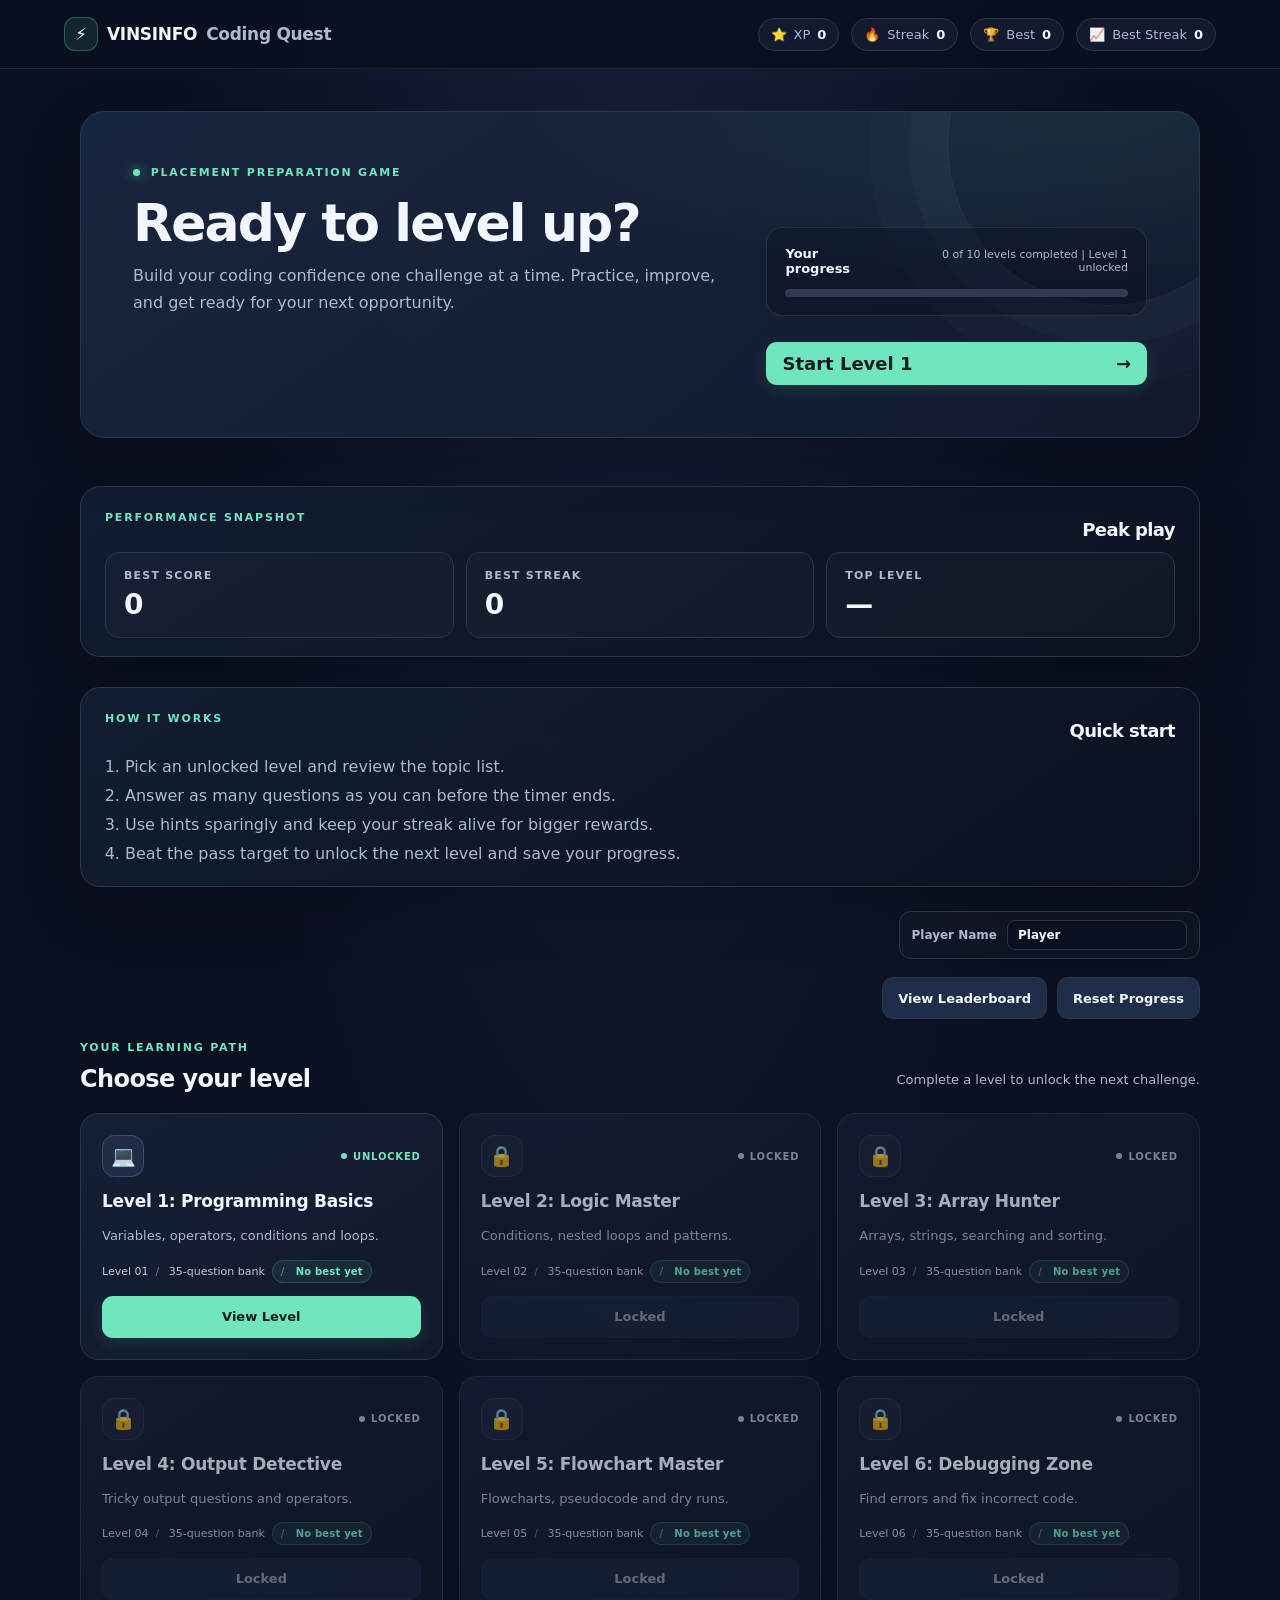
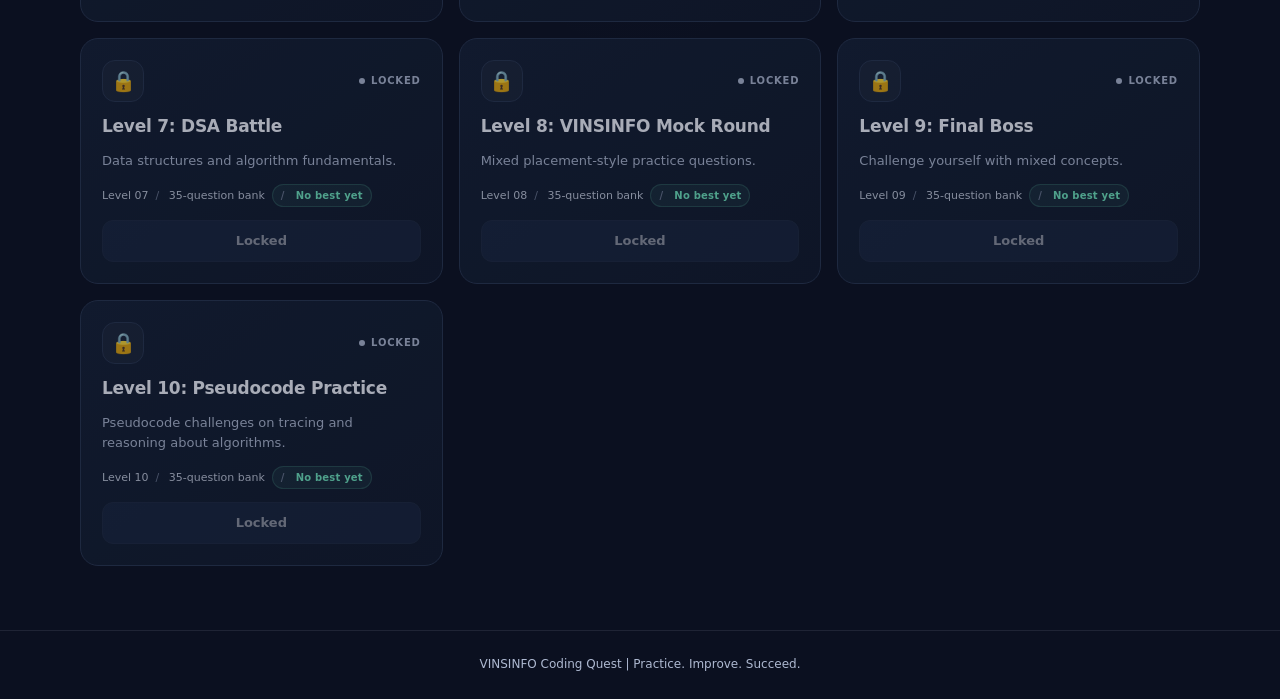
==== index.html @ f4299a37 "SQL-Update" ====
<!DOCTYPE html>
<html lang="en">
<head>
  <meta charset="UTF-8">
  <meta name="viewport" content="width=device-width, initial-scale=1.0">
  <title>VINSINFO Coding Quest</title>
  <meta name="theme-color" content="#0b1020">
  <link rel="stylesheet" href="css/style.css">
</head>
<body>
  <header class="topbar">
    <div class="brand"><span class="brand-mark" aria-hidden="true">⚡</span> VINSINFO <span class="brand-light">Coding Quest</span></div>
    <div class="header-stats" aria-label="Your stats">
      <span><span aria-hidden="true">⭐</span> XP <strong id="xp">0</strong></span>
      <span><span aria-hidden="true">🔥</span> Streak <strong id="streak">0</strong></span>
      <span><span aria-hidden="true">🏆</span> Best <strong id="bestScore">0</strong></span>
      <span><span aria-hidden="true">📈</span> Best Streak <strong id="bestStreak">0</strong></span>
    </div>
  </header>

  <main>
    <section id="dashboard">
      <section class="welcome">
        <div class="welcome-copy">
          <p class="eyebrow"><span class="eyebrow-dot" aria-hidden="true"></span> PLACEMENT PREPARATION GAME</p>
          <h1>Ready to level up?</h1>
          <p>Build your coding confidence one challenge at a time. Practice, improve, and get ready for your next opportunity.</p>
        </div>
        <div class="welcome-progress">
          <div class="progress-heading"><span>Your progress</span><span id="progressText">0 of 10 levels completed</span></div>
          <div class="progress-track" role="progressbar" aria-label="Levels completed" aria-valuemin="0" aria-valuemax="10" aria-valuenow="0"><div id="progressBar" class="progress-fill"></div></div>
        </div>
        <button id="continueLearningButton" class="btn primary continue-button"><span id="continueLearningLabel">Start your first level</span><span aria-hidden="true">→</span></button>
      </section>
      <section class="performance-panel" aria-label="Performance snapshot">
        <div class="panel-heading">
          <p class="eyebrow">PERFORMANCE SNAPSHOT</p>
          <h2>Peak play</h2>
        </div>
        <div class="performance-grid">
          <div class="performance-card">
            <span class="performance-label">Best Score</span>
            <strong id="panelBestScore">0</strong>
          </div>
          <div class="performance-card">
            <span class="performance-label">Best Streak</span>
            <strong id="panelBestStreak">0</strong>
          </div>
          <div class="performance-card">
            <span class="performance-label">Top Level</span>
            <strong id="panelTopLevel">—</strong>
          </div>
        </div>
      </section>
      <section class="how-to-play" aria-label="How to play">
        <div class="panel-heading">
          <p class="eyebrow">HOW IT WORKS</p>
          <h2>Quick start</h2>
        </div>
        <ol>
          <li>Pick an unlocked level and review the topic list.</li>
          <li>Answer as many questions as you can before the timer ends.</li>
          <li>Use hints sparingly and keep your streak alive for bigger rewards.</li>
          <li>Beat the pass target to unlock the next level and save your progress.</li>
        </ol>
      </section>
      <div class="player-meta-row">
        <label class="player-name-field" for="playerNameInput">
          <span>Player Name</span>
          <input id="playerNameInput" type="text" maxlength="20" value="Player" aria-label="Player name" />
        </label>
      </div>
      <div class="actions-row">
        <button id="leaderboardButton" class="btn secondary">View Leaderboard</button>
        <button id="resetProgressButton" class="btn secondary danger-button">Reset Progress</button>
      </div>
      <section id="leaderboardPanel" class="leaderboard-panel hidden" aria-live="polite">
        <div class="panel-heading">
          <p class="eyebrow">TOP RUNS</p>
          <h2>Global Leaderboard</h2>
        </div>
        <p id="leaderboardStatus" class="leaderboard-status" role="status" aria-live="polite"></p>
        <ol id="leaderboardList" class="leaderboard-list"></ol>
      </section>
      <div class="section-heading">
        <div>
          <p class="eyebrow">YOUR LEARNING PATH</p>
          <h2>Choose your level</h2>
        </div>
        <p>Complete a level to unlock the next challenge.</p>
      </div>
      <div id="levelGrid" class="level-grid"></div>
      <section id="levelDetails" class="details hidden">
        <button id="backButton" class="btn secondary">← Back to levels</button>
        <div id="detailsContent"></div>
        <button id="startButton" class="btn primary">Start Level 🚀</button>
      </section>
    </section>

    <section id="gameScreen" class="game-screen hidden">
      <div class="game-top">
        <button id="exitButton" class="btn secondary">✕ Exit</button>
        <span id="questionCounter" class="question-counter">Question 1 of 3</span>
        <span id="timer" class="timer" role="timer" aria-live="off">⏱ 60s</span>
      </div>
      <div class="progress-track question-progress" role="progressbar" aria-label="Question progress" aria-valuemin="0" aria-valuemax="3" aria-valuenow="1"><div id="questionProgress" class="progress-fill"></div></div>
      <div class="game-stats" aria-label="Current level stats">
        <span><span aria-hidden="true">⭐</span> Score <strong id="score">0</strong></span>
        <span><span aria-hidden="true">❤️</span> Lives <strong id="lives" aria-label="5 lives remaining">❤️❤️❤️❤️❤️</strong></span>
        <span><span aria-hidden="true">🔥</span> Streak <strong id="gameStreak">0</strong></span>
      </div>
      <article class="question-card" aria-live="polite" aria-atomic="true">
        <p id="questionCategory" class="eyebrow">PROGRAMMING BASICS</p>
        <div id="questionText" class="question-text">Question appears here</div>
        <div id="options" class="options" role="group" aria-label="Answer options"></div>
        <div class="question-actions">
          <button id="hintButton" class="btn secondary">💡 Show Hint</button>
          <button id="nextButton" class="btn primary" disabled>Next Question →</button>
        </div>
        <p id="hintText" class="hint-text hidden"></p>
        <div id="feedback" class="feedback hidden" role="status" aria-live="polite" aria-atomic="true"></div>
      </article>
      <div id="liveRegion" class="sr-only" aria-live="polite" aria-atomic="true"></div>
    </section>

    <section id="resultScreen" class="result-screen hidden" aria-live="polite" aria-atomic="true">
      <div class="result-icon" id="resultIcon" aria-hidden="true">🏆</div>
      <p class="eyebrow">LEVEL REPORT</p>
      <h1 id="resultTitle">Level Completed!</h1>
      <p id="resultMessage"></p>
      <div class="result-stats">
        <div><span>Score</span><strong id="finalScore">0</strong></div>
        <div><span>Correct</span><strong id="finalCorrect">0/3</strong></div>
        <div><span>Accuracy</span><strong id="finalAccuracy">0%</strong></div>
        <div><span>XP Earned</span><strong id="finalXP">0</strong></div>
        <div><span>Lives Left</span><strong id="finalLives">0</strong></div>
        <div><span>Best Streak</span><strong id="finalBestStreak">0</strong></div>
      </div>
      <div class="result-actions">
        <button id="retryButton" class="btn secondary">↻ Retry Level</button>
        <button id="continueButton" class="btn primary">Back to Levels →</button>
      </div>
    </section>
  </main>

  <footer><p>VINSINFO Coding Quest | Practice. Improve. Succeed.</p></footer>

  <!-- Load question data first, then the game engine. Keep this order. -->
  <script src="js/levels/level1.js"></script>
  <script src="js/levels/level2.js"></script>
  <script src="js/levels/level3.js"></script>
  <script src="js/levels/level4.js"></script>
  <script src="js/levels/level5.js"></script>
  <script src="js/levels/level6.js"></script>
  <script src="js/levels/level7.js"></script>
  <script src="js/levels/level8.js"></script>
  <script src="js/levels/level9.js"></script>
  <script src="js/levels/level10.js"></script>
  <script src="js/levels/extra-questions.js"></script>
  <script src="js/app.js"></script>
</body>
</html>
---- css/style.css ----
:root {
  color-scheme: dark;
  --bg: #0b1020;
  --surface: #111a2d;
  --panel: #151f35;
  --panel-light: #202d49;
  --text: #f4f6ff;
  --muted: #aeb9d1;
  --accent: #abb8ff;
  --green: #70e6bf;
  --red: #ff8797;
  --border: #293650;
  --shadow: 0 22px 55px rgb(0 0 0 / 18%);
}

* { box-sizing: border-box; }
body {
  min-height: 100vh;
  margin: 0;
  color: var(--text);
  background: radial-gradient(ellipse at 50% -22%, rgb(81 105 190 / 18%), transparent 55%), var(--bg);
  font-family: Inter, ui-sans-serif, system-ui, -apple-system, BlinkMacSystemFont, "Segoe UI", sans-serif;
  -webkit-font-smoothing: antialiased;
}
button { font: inherit; }

.topbar {
  position: sticky;
  z-index: 5;
  top: 0;
  display: flex;
  justify-content: space-between;
  align-items: center;
  gap: 20px;
  padding: 17px max(5%, calc((100% - 1180px) / 2));
  border-bottom: 1px solid rgb(168 178 202 / 12%);
  background: rgb(11 16 32 / 90%);
  backdrop-filter: blur(16px);
}
.brand { display: flex; align-items: center; gap: 9px; font-size: 17px; font-weight: 750; letter-spacing: -.3px; }
.brand-mark { display: grid; width: 34px; height: 34px; place-items: center; border: 1px solid rgb(112 230 191 / 28%); border-radius: 11px; background: rgb(112 230 191 / 10%); }
.brand-light { color: var(--muted); font-weight: 550; }
.header-stats { display: flex; gap: 12px; color: var(--muted); font-size: 13px; }
.header-stats span { display: inline-flex; align-items: center; gap: 7px; }
.header-stats > span { padding: 8px 12px; border: 1px solid var(--border); border-radius: 999px; background: rgb(21 31 53 / 72%); }
.header-stats strong { color: var(--text); }

main { width: min(1120px, 90%); min-height: 76vh; margin: 42px auto 64px; }
h1, h2, h3, p { margin-top: 0; }
h1 { margin-bottom: 12px; font-size: clamp(34px, 5vw, 52px); line-height: 1.08; letter-spacing: -1.9px; }
h2 { margin-bottom: 0; font-size: 24px; letter-spacing: -.6px; }
p { line-height: 1.65; }

.welcome, .details, .question-card, .result-screen {
  border: 1px solid var(--border);
  border-radius: 24px;
  background:
    radial-gradient(ellipse at 90% 0%, rgb(112 230 191 / 8%), transparent 40%),
    linear-gradient(145deg, rgb(25 38 64 / 96%), rgb(18 26 45 / 98%));
  box-shadow: var(--shadow);
}
.welcome {
  position: relative;
  display: grid;
  grid-template-columns: minmax(0, 1fr) minmax(235px, .65fr);
  align-items: end;
  gap: 26px 48px;
  overflow: hidden;
  margin-bottom: 48px;
  padding: clamp(28px, 5vw, 52px);
}
.welcome::after {
  position: absolute;
  top: -128px;
  right: -70px;
  width: 320px;
  height: 320px;
  border: 1px solid rgb(168 181 255 / 11%);
  border-radius: 50%;
  box-shadow: 0 0 0 38px rgb(168 181 255 / 3%), 0 0 0 78px rgb(168 181 255 / 2%);
  content: "";
  pointer-events: none;
}
.welcome-copy { z-index: 1; }
.welcome-copy > p:last-child { max-width: 590px; margin-bottom: 0; color: var(--muted); font-size: 16px; }
.eyebrow { margin-bottom: 13px; color: var(--green); font-size: 11px; font-weight: 800; letter-spacing: 1.8px; }
.eyebrow-dot { display: inline-block; width: 7px; height: 7px; margin-right: 5px; border-radius: 50%; background: var(--green); box-shadow: 0 0 12px rgb(112 230 191 / 70%); }
.welcome-progress { z-index: 1; padding: 18px; border: 1px solid rgb(168 178 202 / 14%); border-radius: 16px; background: rgb(8 14 28 / 34%); }
.progress-heading { display: flex; justify-content: space-between; align-items: baseline; gap: 12px; color: var(--text); font-size: 13px; font-weight: 700; }
#progressText { color: var(--muted); font-size: 11px; font-weight: 500; text-align: right; }
.progress-track { height: 8px; overflow: hidden; margin-top: 13px; border-radius: 999px; background: #303a53; }
.progress-fill { width: 0; height: 100%; border-radius: inherit; background: linear-gradient(90deg, #70e6bf, #a8b5ff); box-shadow: 0 0 18px rgb(112 230 191 / 28%); transition: width .35s ease; }
.continue-button { z-index: 1; grid-column: 2; justify-self: stretch; display: flex; justify-content: space-between; align-items: center; }
.continue-button span { font-size: 18px; }

.section-heading { display: flex; justify-content: space-between; align-items: end; gap: 20px; margin-bottom: 20px; }
.section-heading .eyebrow { margin-bottom: 8px; }
.section-heading > p { max-width: 310px; margin-bottom: 3px; color: var(--muted); font-size: 13px; text-align: right; }
.performance-panel {
  margin: 0 0 30px;
  padding: 22px 24px 18px;
  border: 1px solid var(--border);
  border-radius: 20px;
  background: linear-gradient(145deg, rgba(18, 29, 50, 0.96), rgba(12, 18, 32, 0.98));
  box-shadow: var(--shadow);
}
.panel-heading { display: flex; justify-content: space-between; align-items: end; gap: 12px; margin-bottom: 12px; }
.panel-heading h2 { margin: 0; font-size: 18px; }
.performance-grid {
  display: grid;
  grid-template-columns: repeat(3, minmax(0, 1fr));
  gap: 12px;
}
.performance-card {
  display: flex;
  flex-direction: column;
  gap: 8px;
  padding: 16px 18px;
  border: 1px solid var(--border);
  border-radius: 14px;
  background: rgba(255, 255, 255, 0.02);
}
.performance-label { color: var(--muted); font-size: 11px; font-weight: 700; letter-spacing: 1.2px; text-transform: uppercase; }
.performance-card strong {
  font-size: clamp(22px, 3vw, 28px);
  line-height: 1.1;
}
.how-to-play {
  margin: 0 0 24px;
  padding: 22px 24px 18px;
  border: 1px solid var(--border);
  border-radius: 20px;
  background: linear-gradient(145deg, rgba(18, 29, 50, 0.96), rgba(12, 18, 32, 0.98));
  box-shadow: var(--shadow);
}
.how-to-play ol {
  margin: 0;
  padding-left: 20px;
  color: var(--muted);
  line-height: 1.8;
}
.player-meta-row {
  display: flex;
  justify-content: flex-end;
  margin: 0 0 18px;
}
.player-name-field {
  display: inline-flex;
  align-items: center;
  gap: 10px;
  padding: 8px 12px;
  border: 1px solid var(--border);
  border-radius: 12px;
  background: rgba(255, 255, 255, 0.02);
  color: var(--muted);
  font-size: 12px;
  font-weight: 700;
}
.player-name-field input {
  min-width: 130px;
  max-width: 180px;
  padding: 7px 10px;
  border: 1px solid var(--border);
  border-radius: 8px;
  background: rgba(11, 16, 32, 0.8);
  color: var(--text);
  font: inherit;
}
.actions-row {
  display: flex;
  justify-content: flex-end;
  gap: 10px;
  margin: 0 0 20px;
}
.danger-button {
  color: #ffd5dc;
  border-color: rgba(255, 135, 151, 0.38);
  background: rgba(255, 135, 151, 0.08);
}
.danger-button:hover:not(:disabled) {
  border-color: rgba(255, 135, 151, 0.7);
  background: rgba(255, 135, 151, 0.14);
}
.leaderboard-panel {
  margin: 0 0 28px;
  padding: 22px 24px 18px;
  border: 1px solid var(--border);
  border-radius: 20px;
  background: linear-gradient(145deg, rgba(18, 29, 50, 0.96), rgba(12, 18, 32, 0.98));
  box-shadow: var(--shadow);
}
.leaderboard-list {
  display: grid;
  gap: 10px;
  padding: 0;
  margin: 0;
  list-style: none;
}
.leaderboard-status {
  min-height: 1.5em;
  margin: 0 0 12px;
  color: var(--muted);
  font-size: 12px;
}
.leaderboard-item, .leaderboard-empty {
  display: grid;
  grid-template-columns: auto 1fr auto;
  gap: 12px;
  align-items: center;
  padding: 12px 14px;
  border: 1px solid var(--border);
  border-radius: 12px;
  background: rgba(255, 255, 255, 0.02);
  color: var(--text);
}
.leaderboard-rank {
  display: inline-flex;
  align-items: center;
  justify-content: center;
  min-width: 36px;
  min-height: 36px;
  padding: 5px 7px;
  border: 1px solid rgba(112, 230, 191, 0.22);
  border-radius: 10px;
  background: rgba(112, 230, 191, 0.08);
  color: var(--green);
  font-weight: 800;
}
.leaderboard-summary {
  font-weight: 700;
}
.leaderboard-time {
  color: var(--muted);
  font-size: 12px;
}
.level-grid { display: grid; grid-template-columns: repeat(3, minmax(0, 1fr)); gap: 16px; }
.level-card {
  position: relative;
  display: flex;
  min-height: 245px;
  flex-direction: column;
  align-items: flex-start;
  gap: 13px;
  padding: 21px;
  overflow: hidden;
  border: 1px solid var(--border);
  border-radius: 18px;
  background: linear-gradient(145deg, var(--panel), #11192b);
  transition: transform .18s ease, border-color .18s ease, background .18s ease;
}
.level-card:not(.locked):hover { transform: translateY(-4px); border-color: #53678f; background: linear-gradient(145deg, #1a2844, #141e33); }
.level-card.completed { border-color: rgb(112 230 191 / 32%); }
.level-card.locked { opacity: .68; }
.level-card h3 { margin: 0; font-size: 17px; line-height: 1.35; letter-spacing: -.25px; }
.level-card p { flex: 1; margin: 0; color: var(--muted); font-size: 13px; line-height: 1.55; }
.level-card .btn { width: 100%; margin-top: auto; }
.level-card-top { display: flex; width: 100%; justify-content: space-between; align-items: center; gap: 10px; }
.level-number { display: grid; width: 42px; height: 42px; place-items: center; border: 1px solid rgb(168 181 255 / 22%); border-radius: 13px; background: rgb(168 181 255 / 9%); font-size: 20px; }
.level-card.locked .level-number { border-color: var(--border); background: rgb(255 255 255 / 3%); }
.level-status { display: inline-flex; align-items: center; gap: 6px; color: var(--green); font-size: 10px; font-weight: 800; letter-spacing: .8px; text-transform: uppercase; }
.level-status::before { width: 6px; height: 6px; border-radius: 50%; background: currentColor; content: ""; }
.level-card.locked .level-status { color: var(--muted); }
.level-card.completed .level-status { color: var(--green); }
.level-meta { display: flex; flex-wrap: wrap; align-items: center; gap: 7px; color: #c1c9da; font-size: 11px; }
.level-meta span + span::before { margin: 0 6px 0 0; color: #68748d; content: "/ "; }
.level-best-score {
  display: inline-flex;
  align-items: center;
  gap: 5px;
  padding: 5px 8px;
  border: 1px solid rgb(112 230 191 / 18%);
  border-radius: 999px;
  background: rgb(112 230 191 / 8%);
  color: var(--green);
  font-size: 10px;
  font-weight: 700;
  letter-spacing: .2px;
}
.level-best-score::before { content: "🏅"; }

.btn { min-height: 42px; padding: 10px 15px; border: 1px solid transparent; border-radius: 11px; cursor: pointer; font-size: 13px; font-weight: 750; transition: transform .16s ease, background .16s ease, border-color .16s ease; }
.btn:hover:not(:disabled) { transform: translateY(-2px); }
.btn:active:not(:disabled) { transform: translateY(0); }
.btn:disabled { cursor: not-allowed; opacity: .55; }
.btn.primary { color: #0e1b20; background: var(--green); box-shadow: 0 5px 16px rgb(112 230 191 / 12%); }
.btn.primary:hover:not(:disabled) { background: #8af0cf; }
.btn.secondary { color: var(--text); border-color: var(--border); background: var(--panel-light); }
.btn.secondary:hover:not(:disabled) { border-color: #52658d; background: #243451; }
button:focus-visible { outline: 3px solid var(--accent); outline-offset: 3px; }
.sr-only {
  position: absolute;
  width: 1px;
  height: 1px;
  padding: 0;
  margin: -1px;
  overflow: hidden;
  clip: rect(0, 0, 0, 0);
  white-space: nowrap;
  border: 0;
}

.details { margin-top: 28px; padding: 28px; }
.details ul { padding-left: 22px; color: var(--muted); line-height: 1.9; }
.details #startButton { margin-top: 12px; }
.details #detailsContent > p { color: var(--muted); }
.game-screen { max-width: 850px; margin: 0 auto; }
.game-top, .game-stats, .question-actions, .result-actions { display: flex; justify-content: space-between; align-items: center; gap: 12px; }
.game-top { flex-wrap: wrap; }
.question-counter { color: var(--muted); font-size: 13px; font-weight: 700; }
.timer { min-width: 75px; padding: 9px 13px; color: #f9d66b; border: 1px solid rgb(249 214 107 / 22%); border-radius: 999px; background: rgb(249 214 107 / 7%); font-size: 13px; font-weight: 800; text-align: center; }
.timer.warning { color: var(--red); border-color: rgb(255 135 151 / 35%); background: rgb(255 135 151 / 8%); animation: pulse 1s ease-in-out infinite; }
.question-progress { margin-top: 15px; }
.game-stats { justify-content: space-around; margin: 18px 0; padding: 14px 18px; border: 1px solid var(--border); border-radius: 14px; background: var(--surface); }
.game-stats span { display: inline-flex; align-items: center; gap: 7px; color: var(--muted); font-size: 12px; }
.game-stats strong { color: var(--text); font-size: 14px; }
.game-stats #lives { letter-spacing: 2px; }
.question-card { margin-top: 18px; padding: clamp(22px, 4vw, 34px); background: linear-gradient(155deg, #17223a, #111a2d 75%); }
.question-text { margin: 14px 0 25px; }
.question-prompt { margin: 0 0 15px; color: #edf3ff; font-size: clamp(16px, 2vw, 19px); font-weight: 600; line-height: 1.65; }
.question-text.text-only { padding: 18px 20px; border: 1px solid var(--border); border-radius: 14px; background: rgb(12 18 31 / 72%); }
.question-text.text-only .question-prompt { margin: 0; }
.code-panel {
  overflow: hidden;
  border: 1px solid rgba(148, 163, 184, 0.2);
  border-radius: 16px;
  background: #0b1220;
  box-shadow: 0 12px 30px rgba(2, 6, 23, 0.3), inset 0 1px 0 rgba(255, 255, 255, 0.04);
}
.code-toolbar { display: flex; min-height: 42px; align-items: center; gap: 12px; padding: 0 16px; border-bottom: 1px solid rgba(148, 163, 184, 0.12); background: linear-gradient(180deg, #192438, #141e30); }
.code-window-controls { display: inline-block; width: 52px; height: 12px; flex: 0 0 52px; background: radial-gradient(circle at 6px 6px, #fb7185 0 4px, transparent 4.5px), radial-gradient(circle at 26px 6px, #fbbf24 0 4px, transparent 4.5px), radial-gradient(circle at 46px 6px, #34d399 0 4px, transparent 4.5px); }
.code-language { margin-left: auto; color: #aebbd1; font-family: "SFMono-Regular", Consolas, "Liberation Mono", Menlo, monospace; font-size: 11px; font-weight: 700; letter-spacing: .5px; text-transform: uppercase; }
.code-lines { max-height: 360px; overflow: auto; margin: 0; padding: 14px 0; color: #e2e8f0; counter-reset: code-line; font-family: "SFMono-Regular", Consolas, "Liberation Mono", Menlo, monospace; font-size: clamp(13px, 1.7vw, 15px); line-height: 1.75; tab-size: 2; }
.code-line { display: flex; min-height: 1.75em; padding: 0 20px 0 0; white-space: pre; }
.code-line::before { width: 46px; flex: 0 0 46px; margin-right: 16px; padding-right: 12px; border-right: 1px solid rgba(148, 163, 184, 0.1); color: #64748b; content: counter(code-line); counter-increment: code-line; text-align: right; user-select: none; }
.syntax-keyword { color: #c4b5fd; }
.syntax-string { color: #86efac; }
.syntax-number { color: #fca5a5; }
.syntax-operator { color: #67e8f9; }
.syntax-punctuation { color: #94a3b8; }
.options { display: grid; gap: 11px; }
.option-btn {
  display: flex;
  width: 100%;
  min-height: 54px;
  align-items: center;
  gap: 13px;
  padding: 11px 14px;
  color: var(--text);
  border: 1px solid rgba(148, 163, 184, 0.18);
  border-radius: 13px;
  background: linear-gradient(110deg, rgba(32, 45, 73, 0.96), rgba(25, 38, 61, 0.96));
  cursor: pointer;
  text-align: left;
  line-height: 1.55;
  box-shadow: 0 4px 10px rgba(15, 23, 42, 0.14);
  transition: border-color .15s ease, background .15s ease, transform .15s ease, box-shadow .15s ease;
}
.option-btn:hover:not(:disabled) { transform: translateY(-1px); border-color: var(--accent); background: #263653; box-shadow: 0 7px 18px rgb(0 0 0 / 14%); }
.option-letter { display: grid; width: 30px; height: 30px; flex: 0 0 30px; place-items: center; color: #c0caff; border: 1px solid rgb(171 184 255 / 22%); border-radius: 9px; background: rgb(171 184 255 / 8%); font-size: 12px; font-weight: 800; }
.option-copy { min-width: 0; overflow-wrap: anywhere; }
.option-btn.correct { border-color: var(--green); background: #173b33; }
.option-btn.incorrect { border-color: var(--red); background: #43232d; }
.option-btn.correct .option-letter { color: #0e1b20; border-color: var(--green); background: var(--green); }
.option-btn.incorrect .option-letter { color: #2b1017; border-color: var(--red); background: var(--red); }
.option-btn:disabled { cursor: default; }
.question-actions { margin-top: 22px; }
.hint-text { margin: 18px 0 0; padding: 13px 15px; color: #f9d66b; border: 1px solid rgb(249 214 107 / 18%); border-radius: 11px; background: #302a18; font-size: 13px; }
.feedback { margin-top: 16px; padding: 15px; border-radius: 11px; font-size: 14px; line-height: 1.65; }
.feedback.good { color: var(--green); border: 1px solid rgb(112 230 191 / 20%); background: #173b33; }
.feedback.bad { color: #ffb3bd; border: 1px solid rgb(255 135 151 / 20%); background: #43232d; }

.question-card.answer-correct {
  border-color: rgb(112 230 191 / 55%);
  box-shadow: 0 0 0 1px rgb(112 230 191 / 20%), 0 18px 34px rgb(112 230 191 / 12%);
  animation: cardPopCorrect .35s ease;
}
.question-card.answer-incorrect {
  border-color: rgb(255 135 151 / 55%);
  box-shadow: 0 0 0 1px rgb(255 135 151 / 20%), 0 18px 34px rgb(255 135 151 / 10%);
  animation: cardPopIncorrect .35s ease;
}

.result-screen { max-width: 700px; margin: 30px auto; padding: clamp(26px, 5vw, 42px); text-align: center; }
.result-icon { margin-bottom: 8px; font-size: 58px; }
.result-icon.result-pop { animation: resultPop .42s ease; }
.result-screen > p:not(.eyebrow) { color: var(--muted); }
.result-stats { display: grid; grid-template-columns: repeat(3, minmax(0, 1fr)); gap: 12px; margin: 25px 0; }
.result-stats div { display: flex; flex-direction: column; gap: 10px; padding: 18px 10px; border: 1px solid var(--border); border-radius: 13px; background: var(--panel-light); }
.result-stats span { color: var(--muted); font-size: 12px; }
.result-stats strong { font-size: 23px; }
.result-actions { justify-content: center; flex-wrap: wrap; }
.hidden { display: none !important; }
footer { padding: 24px; color: var(--muted); border-top: 1px solid rgb(168 178 202 / 12%); font-size: 12px; text-align: center; }
footer p { margin: 0; }

@keyframes pulse { 50% { box-shadow: 0 0 0 4px rgb(255 135 151 / 9%); } }
@keyframes resultPop {
  0% { transform: scale(.92); opacity: .7; }
  55% { transform: scale(1.15); opacity: 1; }
  100% { transform: scale(1); }
}
@keyframes cardPopCorrect {
  0% { transform: scale(1); }
  50% { transform: scale(1.012); }
  100% { transform: scale(1); }
}
@keyframes cardPopIncorrect {
  0% { transform: translateX(0); }
  20% { transform: translateX(-3px); }
  40% { transform: translateX(4px); }
  60% { transform: translateX(-3px); }
  100% { transform: translateX(0); }
}
@media (max-width: 750px) {
  .welcome { grid-template-columns: 1fr; gap: 20px; }
  .welcome-progress, .continue-button { grid-column: 1; }
  .level-grid { grid-template-columns: repeat(2, minmax(0, 1fr)); }
  .topbar { padding-right: 5%; padding-left: 5%; }
  main { margin-top: 28px; }
}
@media (max-width: 560px) {
  .topbar {
    position: static;
    align-items: flex-start;
    flex-direction: column;
    gap: 13px;
    padding-top: 16px;
    padding-bottom: 16px;
  }
  .brand { font-size: 15px; }
  .header-stats {
    display: grid;
    grid-template-columns: repeat(2, minmax(0, 1fr));
    width: 100%;
    gap: 8px;
  }
  .header-stats > span { justify-content: center; width: 100%; }
  main { width: 92%; margin-top: 20px; }
  .welcome { margin-bottom: 35px; padding: 24px 20px; border-radius: 19px; }
  .section-heading { align-items: flex-start; flex-direction: column; gap: 7px; }
  .section-heading > p { text-align: left; }
  .performance-grid { grid-template-columns: 1fr; }
  .level-grid { grid-template-columns: 1fr; }
  .level-card { min-height: 225px; }
  .details { padding: 20px; }
  .game-screen { max-width: 100%; }
  .game-stats {
    display: grid;
    grid-template-columns: 1fr;
    justify-content: stretch;
    gap: 8px;
    padding: 12px 10px;
  }
  .game-stats span { gap: 5px; font-size: 11px; }
  .game-stats strong { font-size: 12px; }
  .question-actions { align-items: stretch; flex-direction: column; }
  .question-actions .btn { width: 100%; }
  .result-stats { grid-template-columns: 1fr; }
  .result-actions { flex-direction: column; }
  .result-actions .btn { width: 100%; }
  .option-btn { padding: 12px 13px; }
  .option-letter { width: 26px; height: 26px; flex-basis: 26px; }
}
@media (prefers-reduced-motion: reduce) {
  *, *::before, *::after { scroll-behavior: auto !important; animation-duration: .01ms !important; animation-iteration-count: 1 !important; transition-duration: .01ms !important; }
}
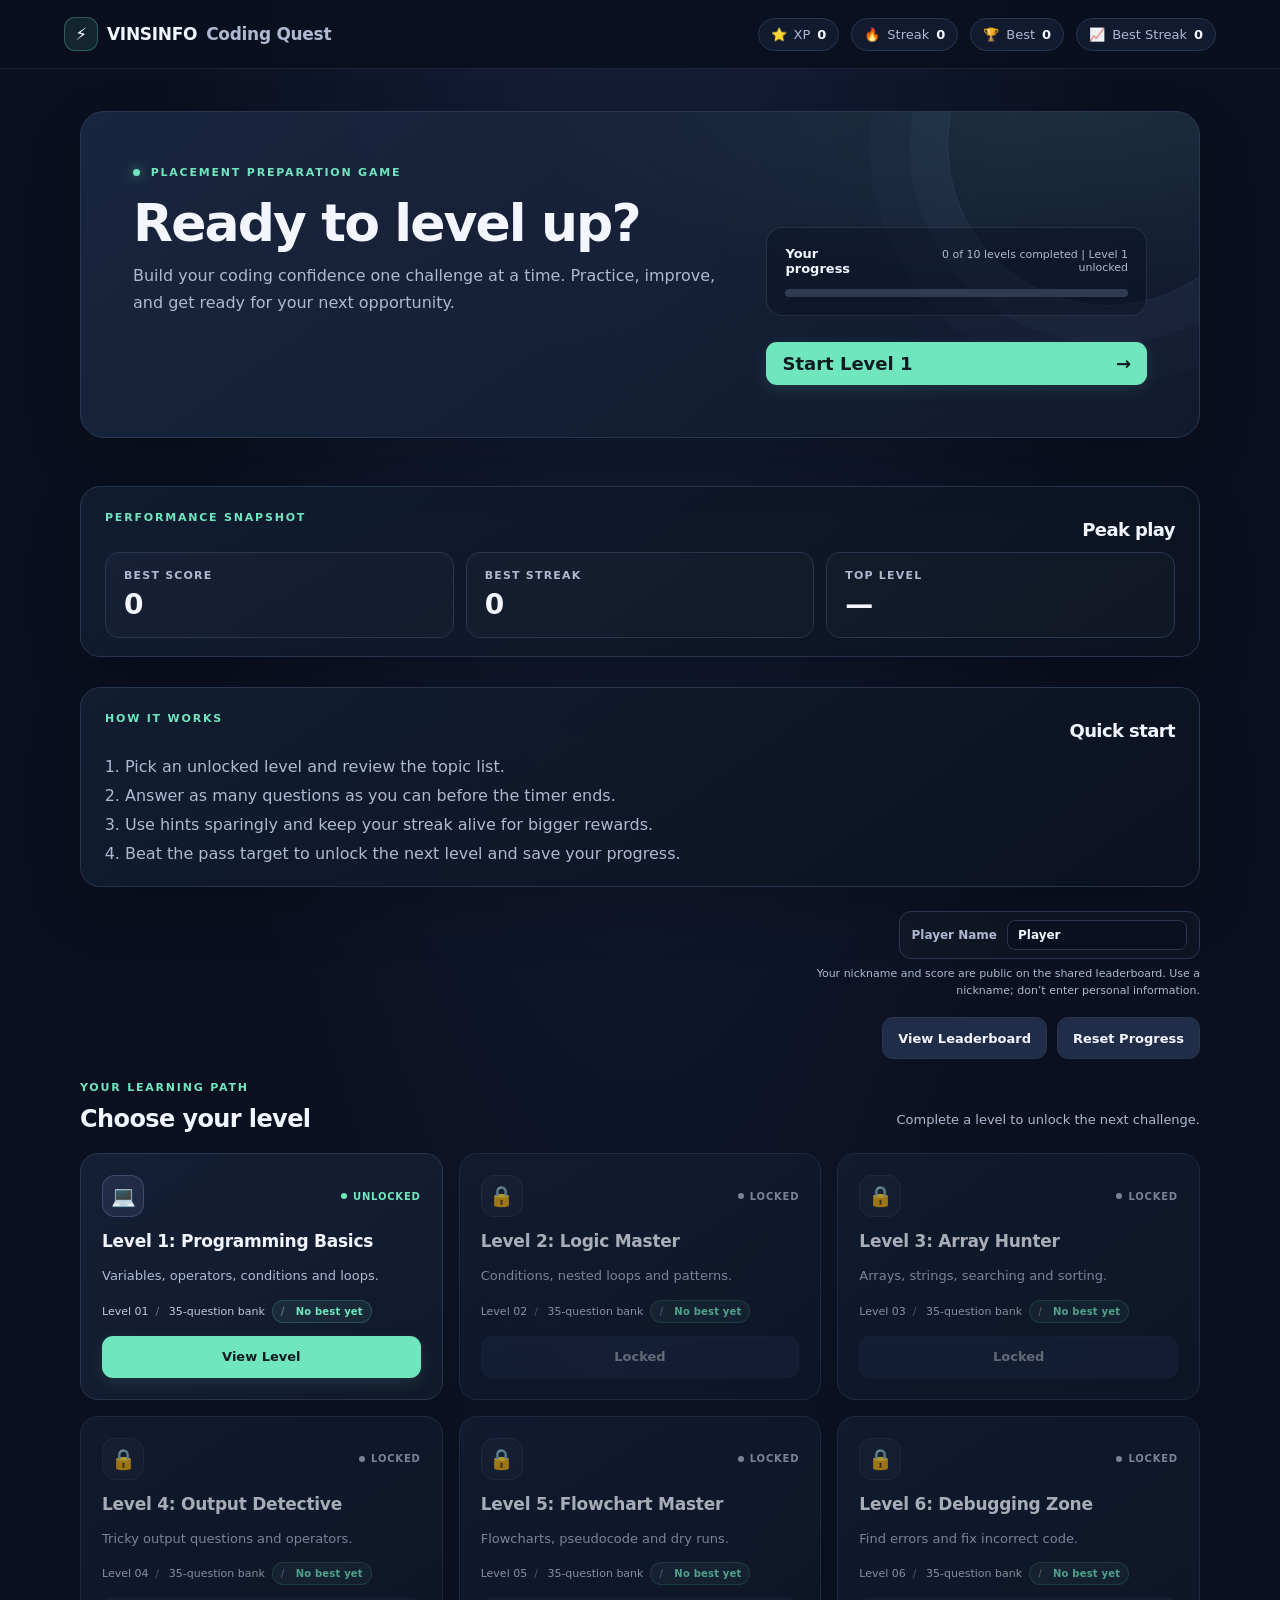
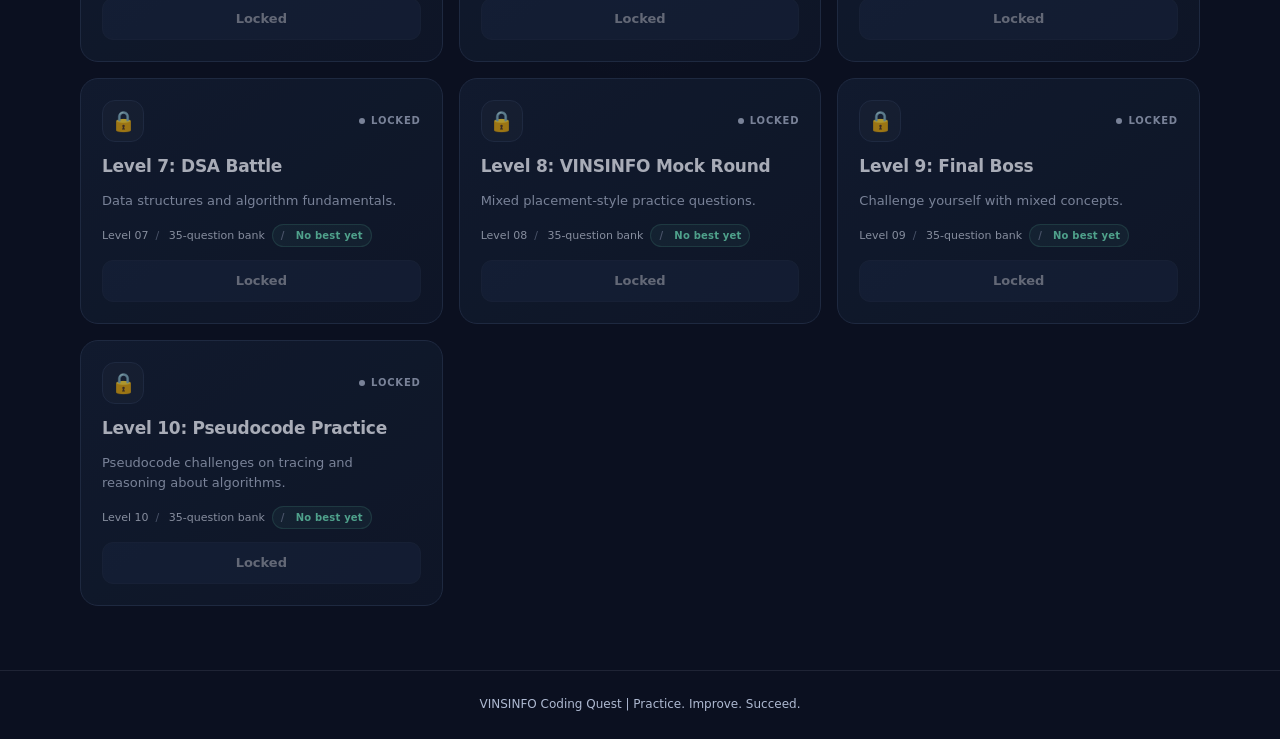
==== commit 49bfda79: "code_update" ====
--- a/index.html
+++ b/index.html
@@ -67,8 +67,9 @@
       <div class="player-meta-row">
         <label class="player-name-field" for="playerNameInput">
           <span>Player Name</span>
-          <input id="playerNameInput" type="text" maxlength="20" value="Player" aria-label="Player name" />
+          <input id="playerNameInput" type="text" maxlength="20" value="Player" aria-describedby="leaderboardPrivacyNote" />
         </label>
+        <p id="leaderboardPrivacyNote" class="privacy-note">Your nickname and score are public on the shared leaderboard. Use a nickname; don’t enter personal information.</p>
       </div>
       <div class="actions-row">
         <button id="leaderboardButton" class="btn secondary">View Leaderboard</button>
@@ -79,6 +80,22 @@
           <p class="eyebrow">TOP RUNS</p>
           <h2>Global Leaderboard</h2>
         </div>
+        <label class="leaderboard-filter" for="leaderboardLevelFilter">
+          <span>Show scores for</span>
+          <select id="leaderboardLevelFilter">
+            <option value="all">All levels</option>
+            <option value="1">Level 1</option>
+            <option value="2">Level 2</option>
+            <option value="3">Level 3</option>
+            <option value="4">Level 4</option>
+            <option value="5">Level 5</option>
+            <option value="6">Level 6</option>
+            <option value="7">Level 7</option>
+            <option value="8">Level 8</option>
+            <option value="9">Level 9</option>
+            <option value="10">Level 10</option>
+          </select>
+        </label>
         <p id="leaderboardStatus" class="leaderboard-status" role="status" aria-live="polite"></p>
         <ol id="leaderboardList" class="leaderboard-list"></ol>
       </section>
--- a/css/style.css
+++ b/css/style.css
@@ -140,7 +140,9 @@
   line-height: 1.8;
 }
 .player-meta-row {
-  display: flex;
+  display: grid;
+  justify-items: end;
+  gap: 7px;
   justify-content: flex-end;
   margin: 0 0 18px;
 }
@@ -165,6 +167,14 @@
   background: rgba(11, 16, 32, 0.8);
   color: var(--text);
   font: inherit;
+}
+.privacy-note {
+  max-width: 420px;
+  margin: 0;
+  color: var(--muted);
+  font-size: 11px;
+  line-height: 1.5;
+  text-align: right;
 }
 .actions-row {
   display: flex;
@@ -201,6 +211,24 @@
   margin: 0 0 12px;
   color: var(--muted);
   font-size: 12px;
+}
+.leaderboard-filter {
+  display: flex;
+  align-items: center;
+  gap: 10px;
+  margin: 0 0 12px;
+  color: var(--muted);
+  font-size: 12px;
+  font-weight: 700;
+}
+.leaderboard-filter select {
+  min-height: 38px;
+  padding: 7px 30px 7px 10px;
+  border: 1px solid var(--border);
+  border-radius: 9px;
+  background: var(--panel);
+  color: var(--text);
+  font: inherit;
 }
 .leaderboard-item, .leaderboard-empty {
   display: grid;
@@ -435,6 +463,10 @@
     gap: 8px;
   }
   .header-stats > span { justify-content: center; width: 100%; }
+  .player-meta-row { justify-items: stretch; }
+  .player-name-field { justify-content: space-between; }
+  .player-name-field input { min-width: 0; width: min(55%, 180px); }
+  .privacy-note { text-align: left; }
   main { width: 92%; margin-top: 20px; }
   .welcome { margin-bottom: 35px; padding: 24px 20px; border-radius: 19px; }
   .section-heading { align-items: flex-start; flex-direction: column; gap: 7px; }
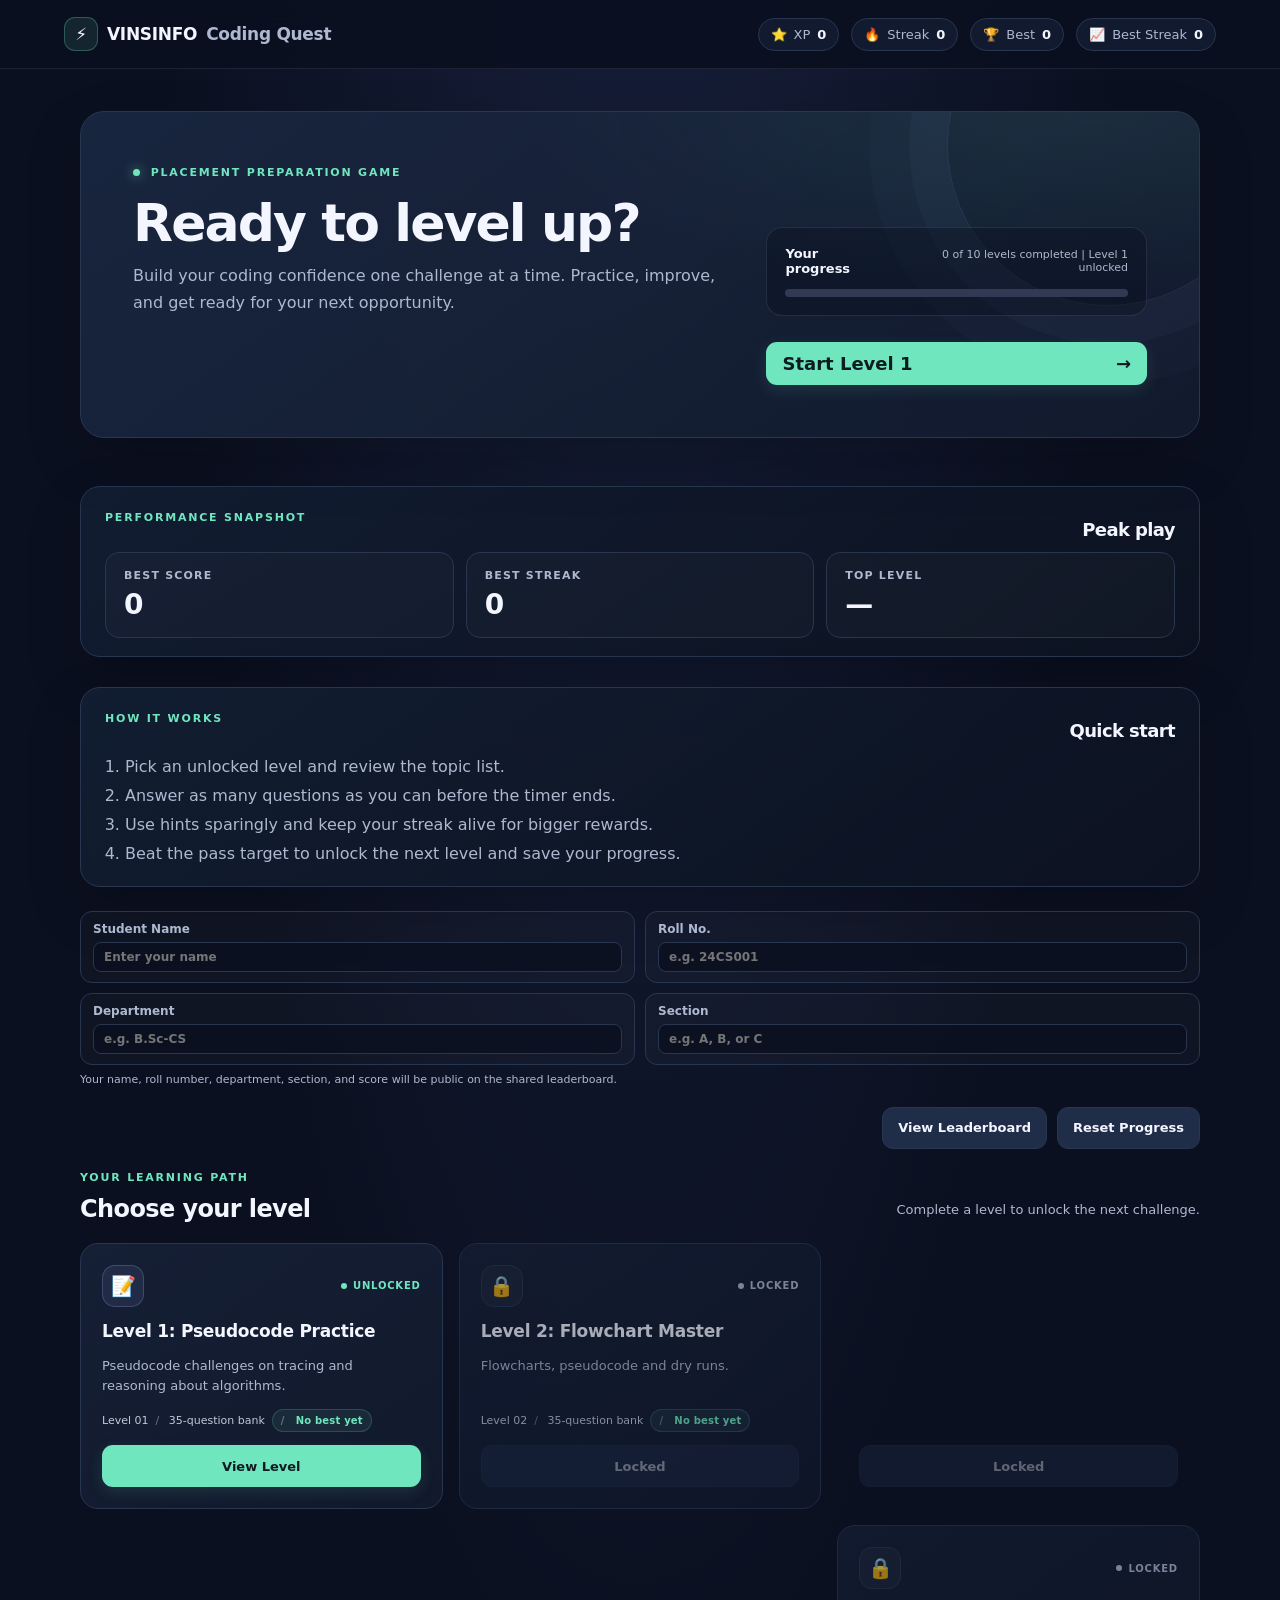
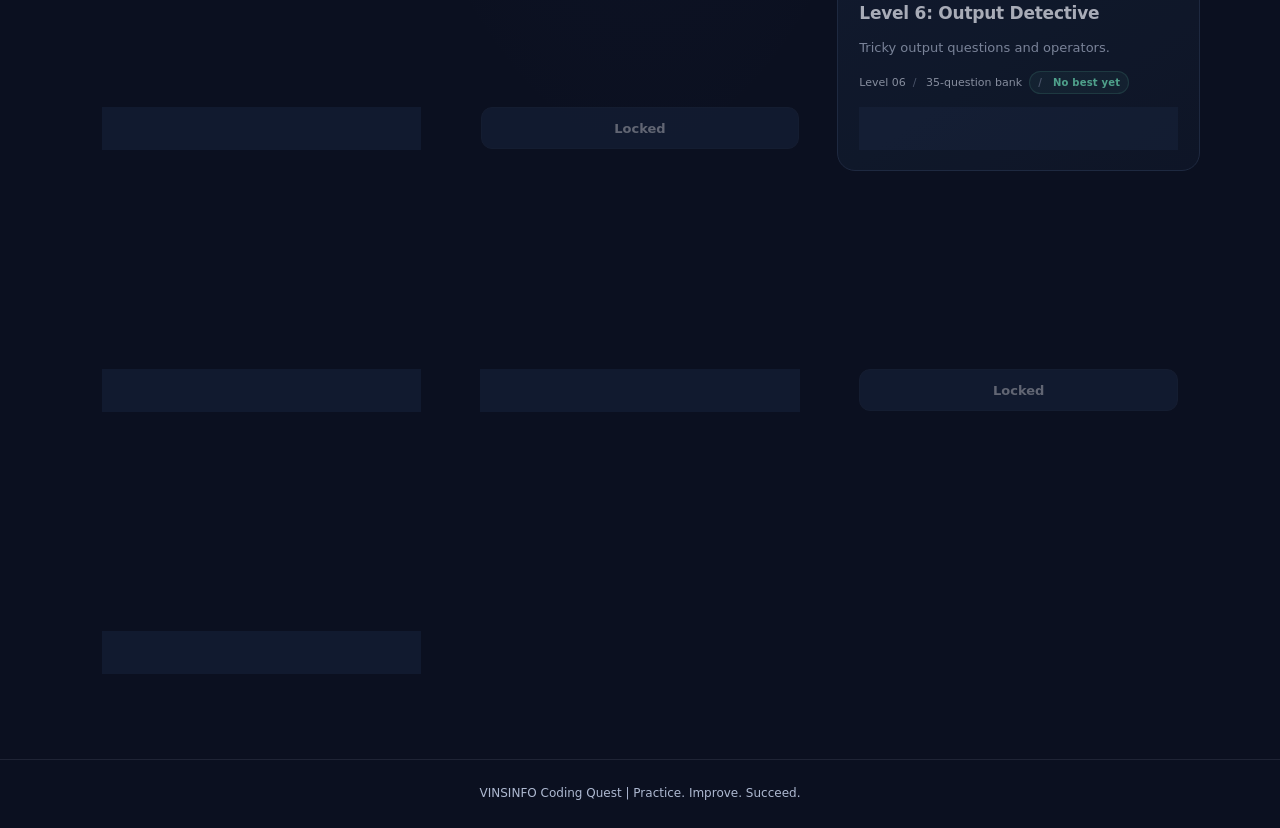
==== commit e3cdefcf: "new_Code_update" ====
--- a/index.html
+++ b/index.html
@@ -65,11 +65,25 @@
         </ol>
       </section>
       <div class="player-meta-row">
-        <label class="player-name-field" for="playerNameInput">
-          <span>Player Name</span>
-          <input id="playerNameInput" type="text" maxlength="20" value="Player" aria-describedby="leaderboardPrivacyNote" />
-        </label>
-        <p id="leaderboardPrivacyNote" class="privacy-note">Your nickname and score are public on the shared leaderboard. Use a nickname; don’t enter personal information.</p>
+        <div class="student-details-grid">
+          <label class="player-name-field" for="playerNameInput">
+            <span>Student Name</span>
+            <input id="playerNameInput" type="text" maxlength="80" autocomplete="name" placeholder="Enter your name" required aria-describedby="leaderboardPrivacyNote" />
+          </label>
+          <label class="player-name-field" for="playerRollNoInput">
+            <span>Roll No.</span>
+            <input id="playerRollNoInput" type="text" maxlength="30" autocomplete="off" placeholder="e.g. 24CS001" required aria-describedby="leaderboardPrivacyNote" />
+          </label>
+          <label class="player-name-field" for="playerDepartmentInput">
+            <span>Department</span>
+            <input id="playerDepartmentInput" type="text" maxlength="80" autocomplete="organization-title" placeholder="e.g. B.Sc-CS" required aria-describedby="leaderboardPrivacyNote" />
+          </label>
+          <label class="player-name-field" for="playerSectionInput">
+            <span>Section</span>
+            <input id="playerSectionInput" type="text" maxlength="30" autocomplete="off" placeholder="e.g. A, B, or C" required aria-describedby="leaderboardPrivacyNote" />
+          </label>
+        </div>
+        <p id="leaderboardPrivacyNote" class="privacy-note">Your name, roll number, department, section, and score will be public on the shared leaderboard.</p>
       </div>
       <div class="actions-row">
         <button id="leaderboardButton" class="btn secondary">View Leaderboard</button>
--- a/css/style.css
+++ b/css/style.css
@@ -141,16 +141,19 @@
 }
 .player-meta-row {
   display: grid;
-  justify-items: end;
+  justify-items: stretch;
   gap: 7px;
-  justify-content: flex-end;
   margin: 0 0 18px;
 }
+.student-details-grid {
+  display: grid;
+  grid-template-columns: repeat(2, minmax(0, 1fr));
+  gap: 10px;
+}
 .player-name-field {
-  display: inline-flex;
-  align-items: center;
-  gap: 10px;
-  padding: 8px 12px;
+  display: grid;
+  gap: 6px;
+  padding: 10px 12px;
   border: 1px solid var(--border);
   border-radius: 12px;
   background: rgba(255, 255, 255, 0.02);
@@ -159,8 +162,8 @@
   font-weight: 700;
 }
 .player-name-field input {
-  min-width: 130px;
-  max-width: 180px;
+  width: 100%;
+  min-width: 0;
   padding: 7px 10px;
   border: 1px solid var(--border);
   border-radius: 8px;
@@ -169,12 +172,12 @@
   font: inherit;
 }
 .privacy-note {
-  max-width: 420px;
+  max-width: none;
   margin: 0;
   color: var(--muted);
   font-size: 11px;
   line-height: 1.5;
-  text-align: right;
+  text-align: left;
 }
 .actions-row {
   display: flex;
@@ -255,7 +258,9 @@
   font-weight: 800;
 }
 .leaderboard-summary {
+  min-width: 0;
   font-weight: 700;
+  overflow-wrap: anywhere;
 }
 .leaderboard-time {
   color: var(--muted);
@@ -463,10 +468,7 @@
     gap: 8px;
   }
   .header-stats > span { justify-content: center; width: 100%; }
-  .player-meta-row { justify-items: stretch; }
-  .player-name-field { justify-content: space-between; }
-  .player-name-field input { min-width: 0; width: min(55%, 180px); }
-  .privacy-note { text-align: left; }
+  .student-details-grid { grid-template-columns: 1fr; }
   main { width: 92%; margin-top: 20px; }
   .welcome { margin-bottom: 35px; padding: 24px 20px; border-radius: 19px; }
   .section-heading { align-items: flex-start; flex-direction: column; gap: 7px; }
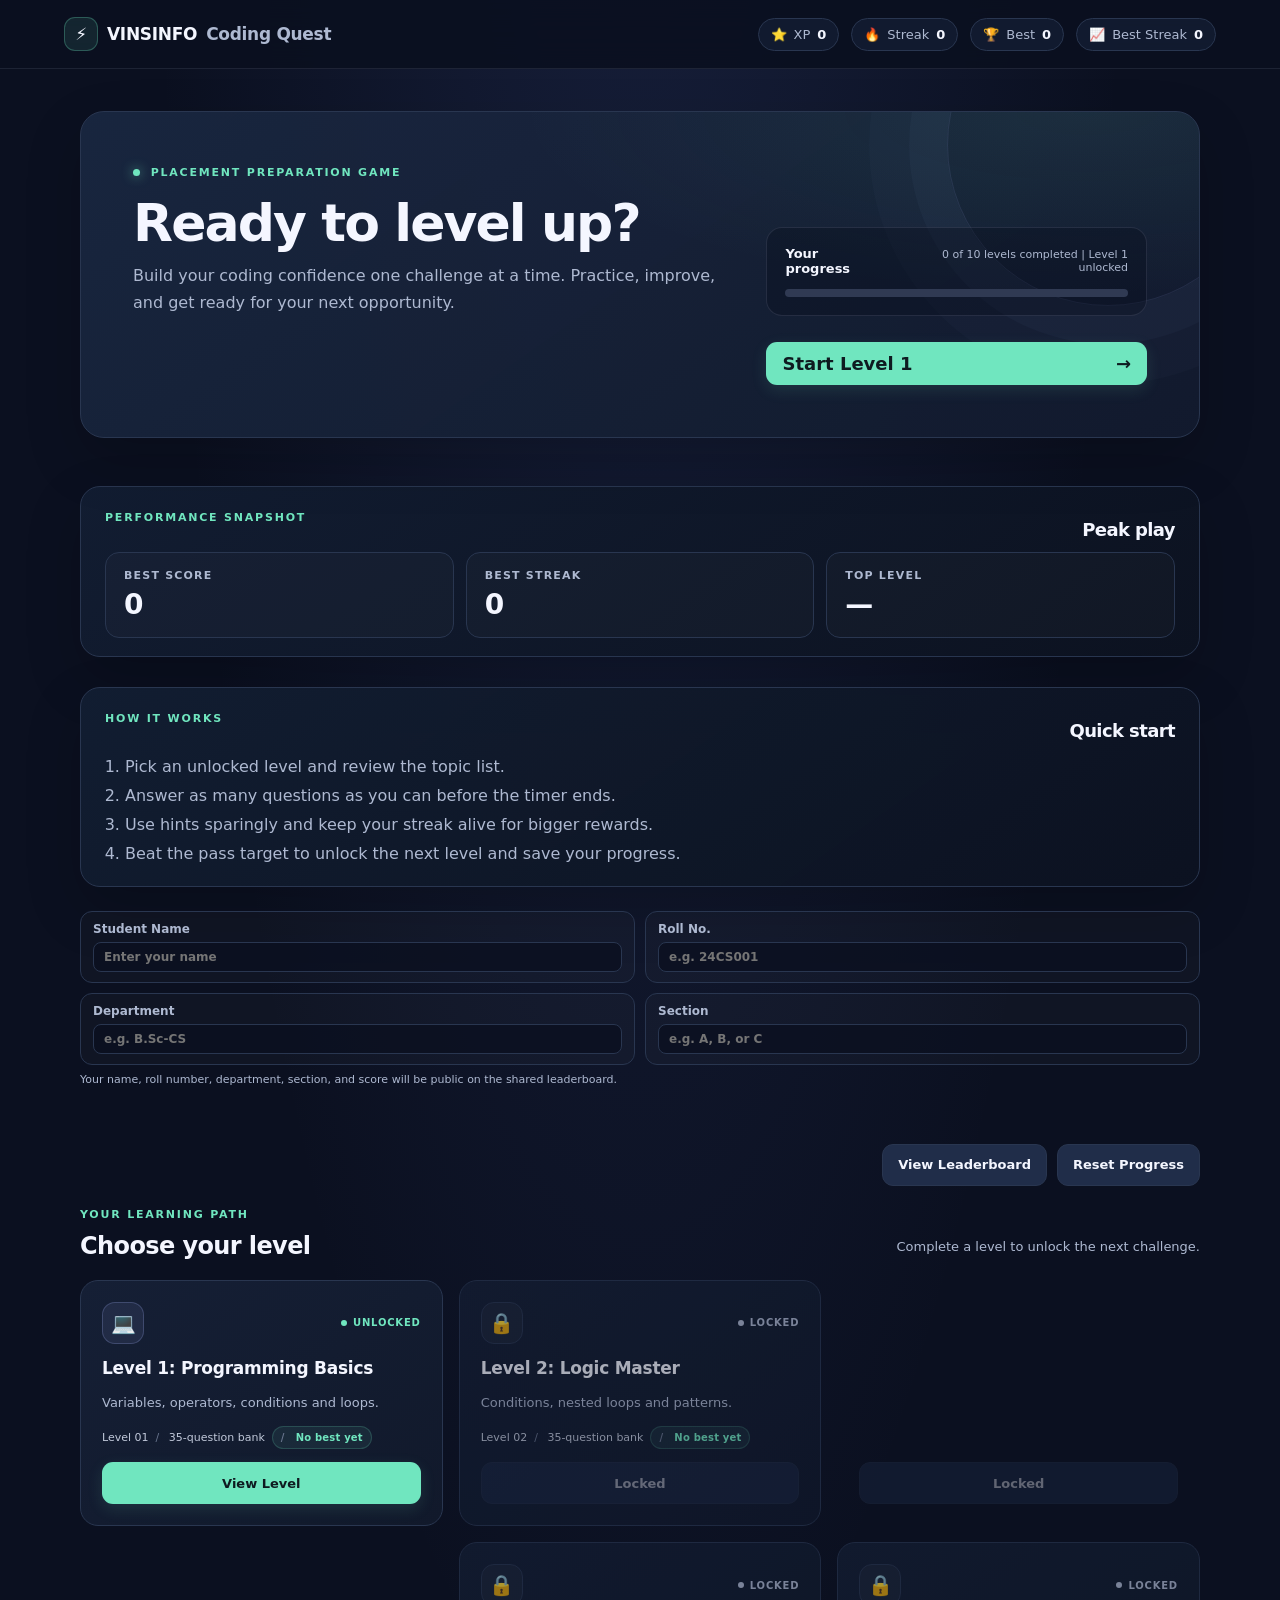
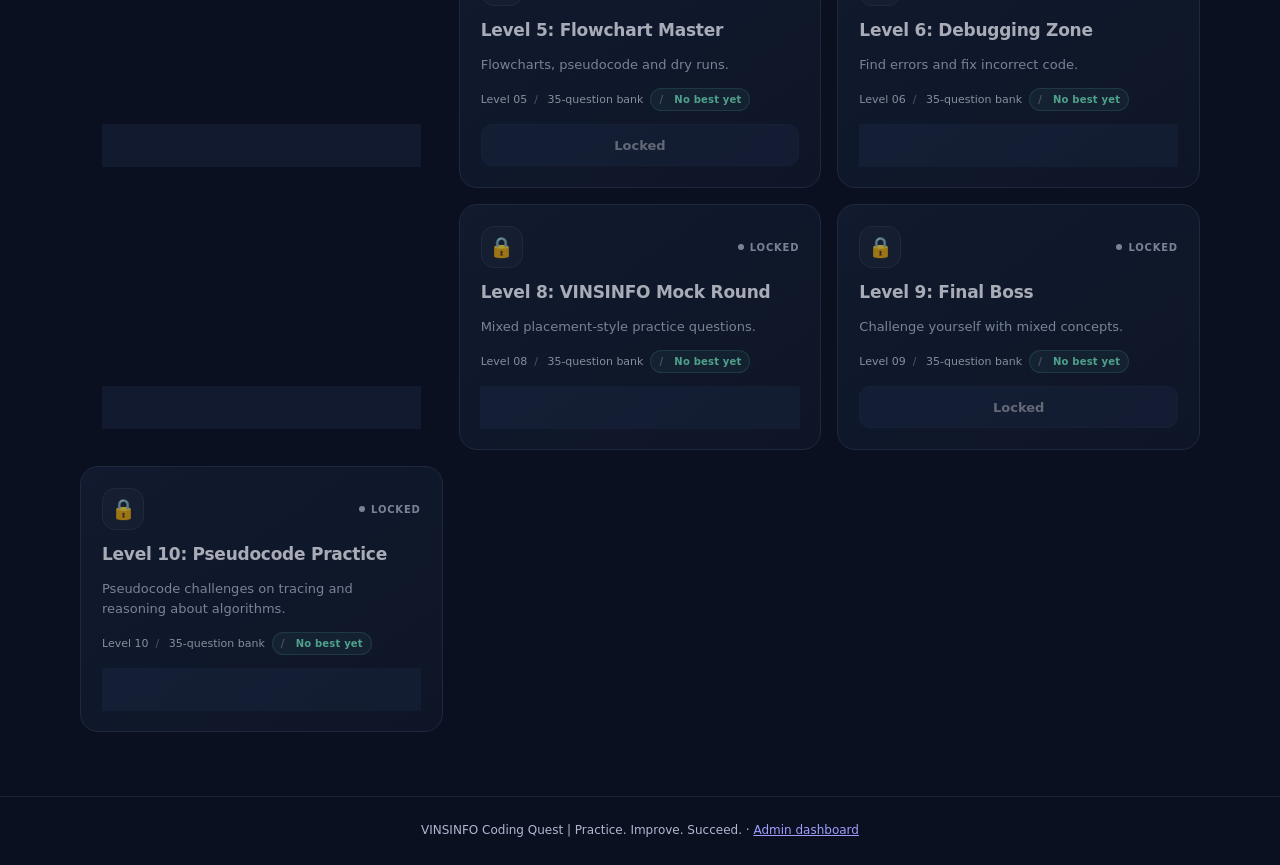
==== commit f03a5794: "Update" ====
--- a/index.html
+++ b/index.html
@@ -84,6 +84,7 @@
           </label>
         </div>
         <p id="leaderboardPrivacyNote" class="privacy-note">Your name, roll number, department, section, and score will be public on the shared leaderboard.</p>
+        <p id="studentProfileStatus" class="leaderboard-status" role="status" aria-live="polite"></p>
       </div>
       <div class="actions-row">
         <button id="leaderboardButton" class="btn secondary">View Leaderboard</button>
@@ -174,7 +175,7 @@
     </section>
   </main>
 
-  <footer><p>VINSINFO Coding Quest | Practice. Improve. Succeed.</p></footer>
+  <footer><p>VINSINFO Coding Quest | Practice. Improve. Succeed. · <a href="admin.html">Admin dashboard</a></p></footer>
 
   <!-- Load question data first, then the game engine. Keep this order. -->
   <script src="js/levels/level1.js"></script>
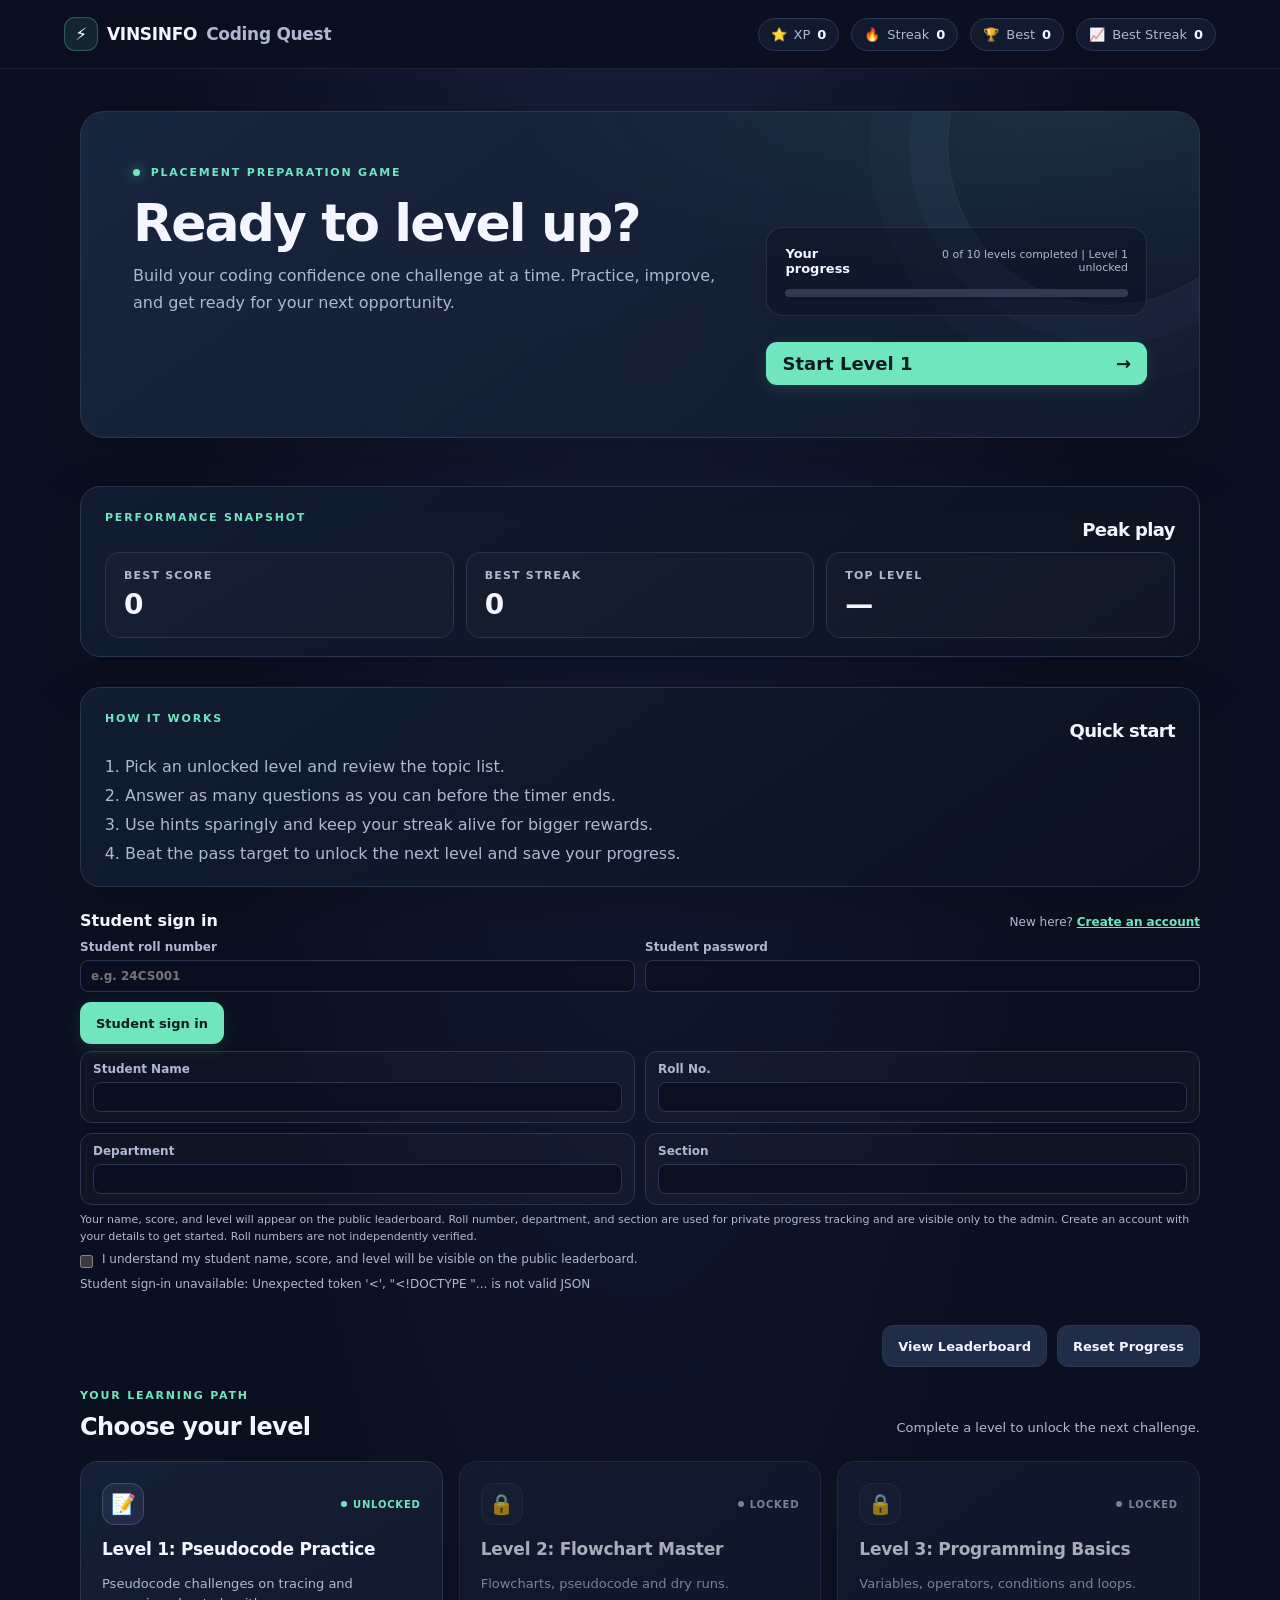
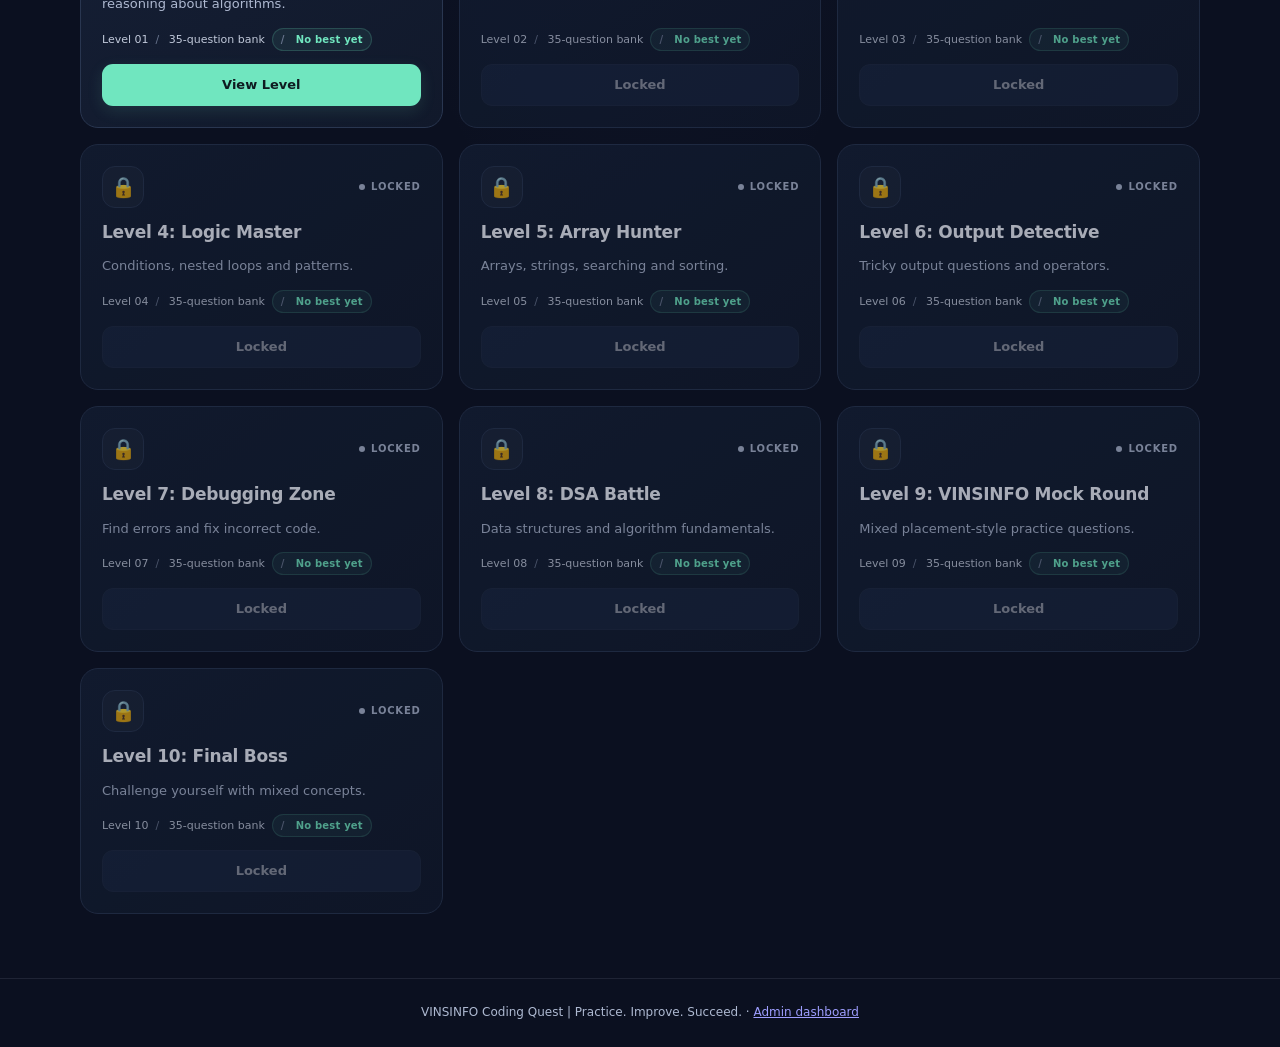
==== commit 39ff32c8: "new_update" ====
--- a/index.html
+++ b/index.html
@@ -65,25 +65,72 @@
         </ol>
       </section>
       <div class="player-meta-row">
+        <form id="studentLoginForm" class="student-login-form">
+          <div class="student-auth-heading">
+            <strong>Student sign in</strong>
+            <span>New here? <button id="showSignupButton" class="text-button" type="button">Create an account</button></span>
+          </div>
+          <label for="studentLoginRollno">Student roll number
+            <input id="studentLoginRollno" type="text" maxlength="30" autocomplete="username" placeholder="e.g. 24CS001" required>
+          </label>
+          <label for="studentLoginPassword">Student password
+            <input id="studentLoginPassword" type="password" autocomplete="current-password" required>
+          </label>
+          <button id="studentLoginButton" class="btn primary" type="submit">Student sign in</button>
+        </form>
+        <form id="studentSignupForm" class="student-login-form hidden">
+          <div class="student-auth-heading">
+            <strong>Create student account</strong>
+            <span>Already registered? <button id="showLoginButton" class="text-button" type="button">Sign in</button></span>
+          </div>
+          <label for="studentSignupName">Student name
+            <input id="studentSignupName" name="name" type="text" maxlength="80" autocomplete="name" placeholder="Enter your full name" required>
+          </label>
+          <label for="studentSignupRollno">Roll number
+            <input id="studentSignupRollno" name="rollno" type="text" maxlength="30" autocomplete="username" placeholder="e.g. 24CS001" required>
+          </label>
+          <label for="studentSignupDepartment">Department
+            <input id="studentSignupDepartment" name="department" type="text" maxlength="80" placeholder="e.g. B.Sc-CS" required>
+          </label>
+          <label for="studentSignupSection">Section
+            <input id="studentSignupSection" name="section" type="text" maxlength="30" placeholder="e.g. A, B, or C" required>
+          </label>
+          <label for="studentSignupPassword">Create password
+            <input id="studentSignupPassword" name="password" type="password" minlength="12" maxlength="256" autocomplete="new-password" aria-describedby="signupPasswordHint" required>
+          </label>
+          <label for="studentSignupPasswordConfirm">Confirm password
+            <input id="studentSignupPasswordConfirm" type="password" minlength="12" maxlength="256" autocomplete="new-password" required>
+          </label>
+          <p id="signupPasswordHint" class="auth-hint">Use at least 12 characters. Your password is stored securely as a hash.</p>
+          <button id="studentSignupButton" class="btn primary" type="submit">Create account</button>
+        </form>
+        <div id="studentSignedIn" class="student-signed-in hidden">
+          <p id="studentSignedInName" class="student-signed-in-name"></p>
+          <button id="studentLogoutButton" class="btn secondary" type="button">Sign out</button>
+        </div>
         <div class="student-details-grid">
           <label class="player-name-field" for="playerNameInput">
             <span>Student Name</span>
-            <input id="playerNameInput" type="text" maxlength="80" autocomplete="name" placeholder="Enter your name" required aria-describedby="leaderboardPrivacyNote" />
+            <input id="playerNameInput" type="text" maxlength="80" autocomplete="name" readonly required aria-describedby="leaderboardPrivacyNote" />
           </label>
           <label class="player-name-field" for="playerRollNoInput">
             <span>Roll No.</span>
-            <input id="playerRollNoInput" type="text" maxlength="30" autocomplete="off" placeholder="e.g. 24CS001" required aria-describedby="leaderboardPrivacyNote" />
+            <input id="playerRollNoInput" type="text" maxlength="30" autocomplete="off" readonly required aria-describedby="leaderboardPrivacyNote" />
           </label>
           <label class="player-name-field" for="playerDepartmentInput">
             <span>Department</span>
-            <input id="playerDepartmentInput" type="text" maxlength="80" autocomplete="organization-title" placeholder="e.g. B.Sc-CS" required aria-describedby="leaderboardPrivacyNote" />
+            <input id="playerDepartmentInput" type="text" maxlength="80" autocomplete="organization-title" readonly required aria-describedby="leaderboardPrivacyNote" />
           </label>
           <label class="player-name-field" for="playerSectionInput">
             <span>Section</span>
-            <input id="playerSectionInput" type="text" maxlength="30" autocomplete="off" placeholder="e.g. A, B, or C" required aria-describedby="leaderboardPrivacyNote" />
-          </label>
-        </div>
-        <p id="leaderboardPrivacyNote" class="privacy-note">Your name, roll number, department, section, and score will be public on the shared leaderboard.</p>
+            <input id="playerSectionInput" type="text" maxlength="30" autocomplete="off" readonly required aria-describedby="leaderboardPrivacyNote" />
+          </label>
+        </div>
+        <p id="leaderboardPrivacyNote" class="privacy-note">Your name, score, and level will appear on the public leaderboard. Roll number, department, and section are used for private progress tracking and are visible only to the admin. Create an account with your details to get started. Roll numbers are not independently verified.</p>
+        <label class="leaderboard-consent" for="leaderboardConsent">
+          <input id="leaderboardConsent" type="checkbox" required>
+          <span>I understand my student name, score, and level will be visible on the public leaderboard.</span>
+        </label>
         <p id="studentProfileStatus" class="leaderboard-status" role="status" aria-live="polite"></p>
       </div>
       <div class="actions-row">
@@ -99,16 +146,16 @@
           <span>Show scores for</span>
           <select id="leaderboardLevelFilter">
             <option value="all">All levels</option>
-            <option value="1">Level 1</option>
-            <option value="2">Level 2</option>
-            <option value="3">Level 3</option>
-            <option value="4">Level 4</option>
-            <option value="5">Level 5</option>
-            <option value="6">Level 6</option>
-            <option value="7">Level 7</option>
-            <option value="8">Level 8</option>
-            <option value="9">Level 9</option>
-            <option value="10">Level 10</option>
+            <option value="10">Level 1 · Pseudocode Practice</option>
+            <option value="5">Level 2 · Flowchart Master</option>
+            <option value="1">Level 3 · Programming Basics</option>
+            <option value="2">Level 4 · Logic Master</option>
+            <option value="3">Level 5 · Array Hunter</option>
+            <option value="4">Level 6 · Output Detective</option>
+            <option value="6">Level 7 · Debugging Zone</option>
+            <option value="7">Level 8 · DSA Battle</option>
+            <option value="8">Level 9 · VINSINFO Mock Round</option>
+            <option value="9">Level 10 · Final Boss</option>
           </select>
         </label>
         <p id="leaderboardStatus" class="leaderboard-status" role="status" aria-live="polite"></p>
--- a/css/style.css
+++ b/css/style.css
@@ -150,6 +150,36 @@
   grid-template-columns: repeat(2, minmax(0, 1fr));
   gap: 10px;
 }
+.student-login-form {
+  display: grid;
+  grid-template-columns: repeat(2, minmax(0, 1fr));
+  gap: 10px;
+}
+.student-auth-heading { display: flex; grid-column: 1 / -1; justify-content: space-between; align-items: baseline; gap: 12px; color: var(--text); }
+.student-auth-heading > span { color: var(--muted); font-size: 12px; }
+.text-button { padding: 0; border: 0; background: none; color: var(--green); cursor: pointer; font: inherit; font-weight: 750; text-decoration: underline; }
+.text-button:hover { color: var(--text); }
+.student-login-form label {
+  display: grid;
+  gap: 6px;
+  color: var(--muted);
+  font-size: 12px;
+  font-weight: 700;
+}
+.student-login-form input {
+  width: 100%;
+  min-width: 0;
+  padding: 8px 10px;
+  border: 1px solid var(--border);
+  border-radius: 8px;
+  background: rgba(11, 16, 32, 0.8);
+  color: var(--text);
+  font: inherit;
+}
+.student-login-form button { align-self: end; justify-self: start; }
+.student-login-form .auth-hint { grid-column: 1 / -1; margin: 0; color: var(--muted); font-size: 11px; }
+.student-signed-in { display: flex; justify-content: space-between; align-items: center; gap: 12px; }
+.student-signed-in-name { margin: 0; font-weight: 750; }
 .player-name-field {
   display: grid;
   gap: 6px;
@@ -179,6 +209,8 @@
   line-height: 1.5;
   text-align: left;
 }
+.leaderboard-consent { display: flex; align-items: flex-start; gap: 9px; color: var(--muted); font-size: 12px; }
+.leaderboard-consent input { flex: 0 0 auto; margin: 3px 0 0; accent-color: var(--green); }
 .actions-row {
   display: flex;
   justify-content: flex-end;
@@ -469,6 +501,8 @@
   }
   .header-stats > span { justify-content: center; width: 100%; }
   .student-details-grid { grid-template-columns: 1fr; }
+  .student-login-form { grid-template-columns: 1fr; }
+  .student-login-form button { justify-self: stretch; }
   main { width: 92%; margin-top: 20px; }
   .welcome { margin-bottom: 35px; padding: 24px 20px; border-radius: 19px; }
   .section-heading { align-items: flex-start; flex-direction: column; gap: 7px; }
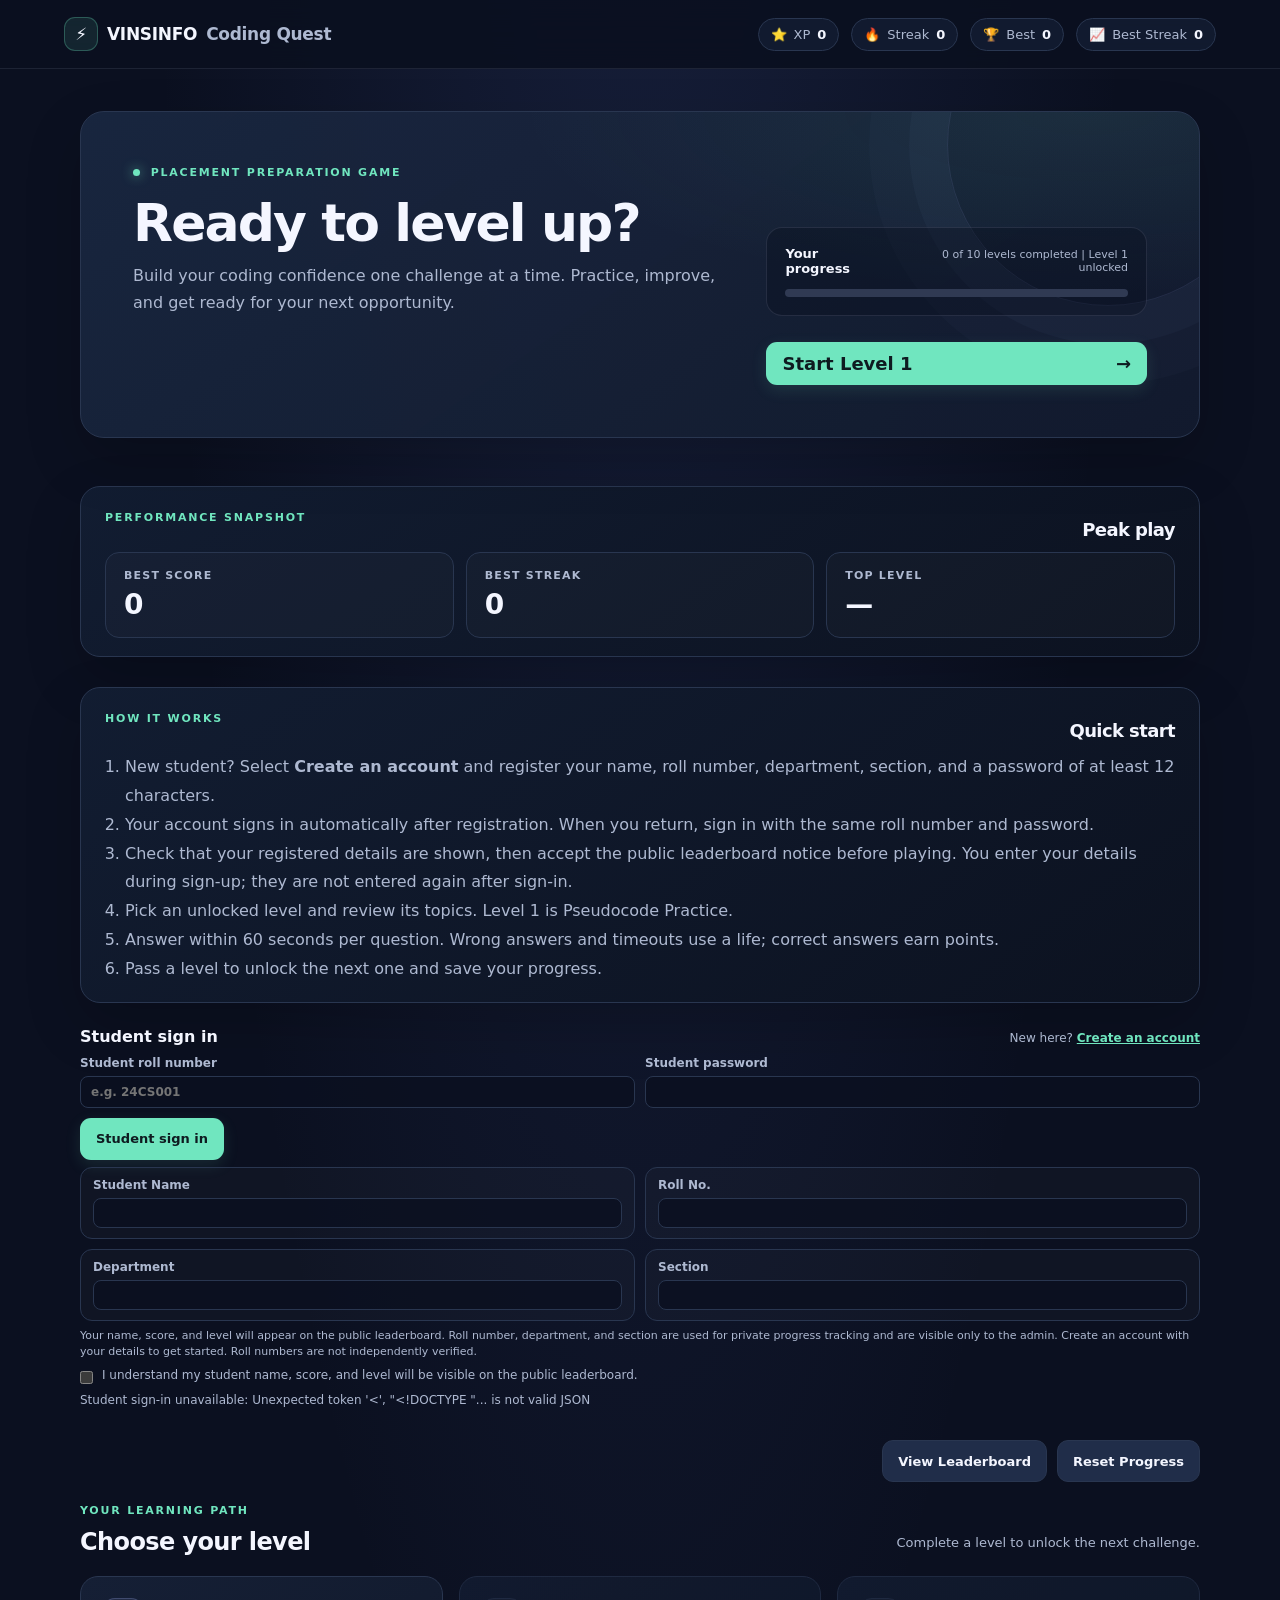
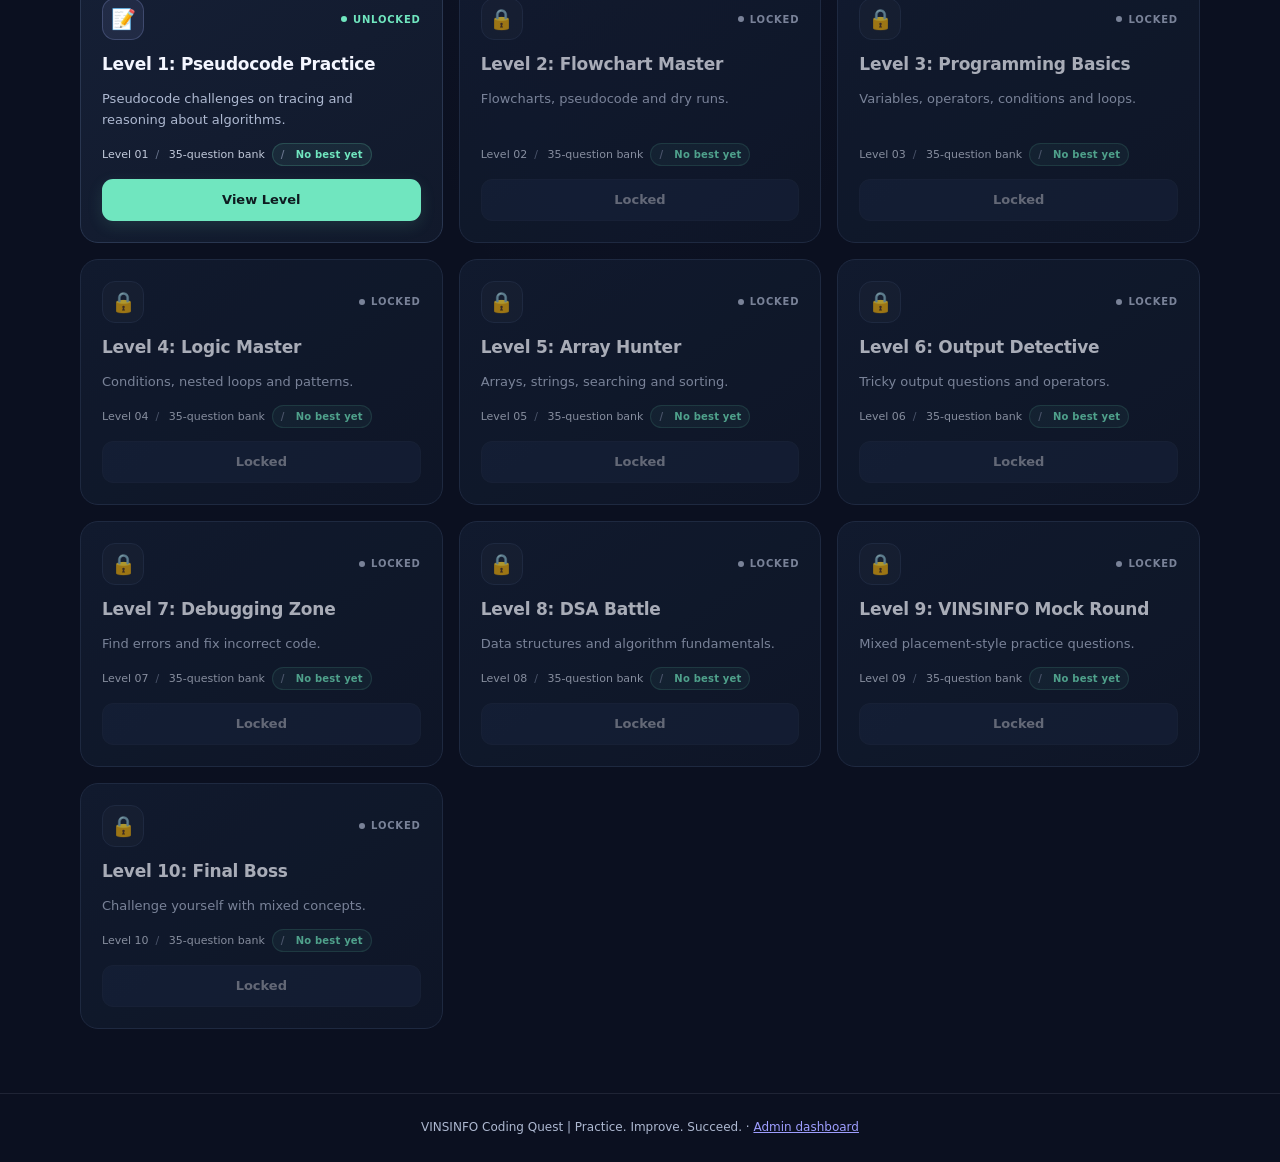
==== commit e0ed101d: "Update" ====
--- a/index.html
+++ b/index.html
@@ -58,10 +58,12 @@
           <h2>Quick start</h2>
         </div>
         <ol>
-          <li>Pick an unlocked level and review the topic list.</li>
-          <li>Answer as many questions as you can before the timer ends.</li>
-          <li>Use hints sparingly and keep your streak alive for bigger rewards.</li>
-          <li>Beat the pass target to unlock the next level and save your progress.</li>
+          <li>New student? Select <strong>Create an account</strong> and register your name, roll number, department, section, and a password of at least 12 characters.</li>
+          <li>Your account signs in automatically after registration. When you return, sign in with the same roll number and password.</li>
+          <li>Check that your registered details are shown, then accept the public leaderboard notice before playing. You enter your details during sign-up; they are not entered again after sign-in.</li>
+          <li>Pick an unlocked level and review its topics. Level 1 is Pseudocode Practice.</li>
+          <li>Answer within 60 seconds per question. Wrong answers and timeouts use a life; correct answers earn points.</li>
+          <li>Pass a level to unlock the next one and save your progress.</li>
         </ol>
       </section>
       <div class="player-meta-row">
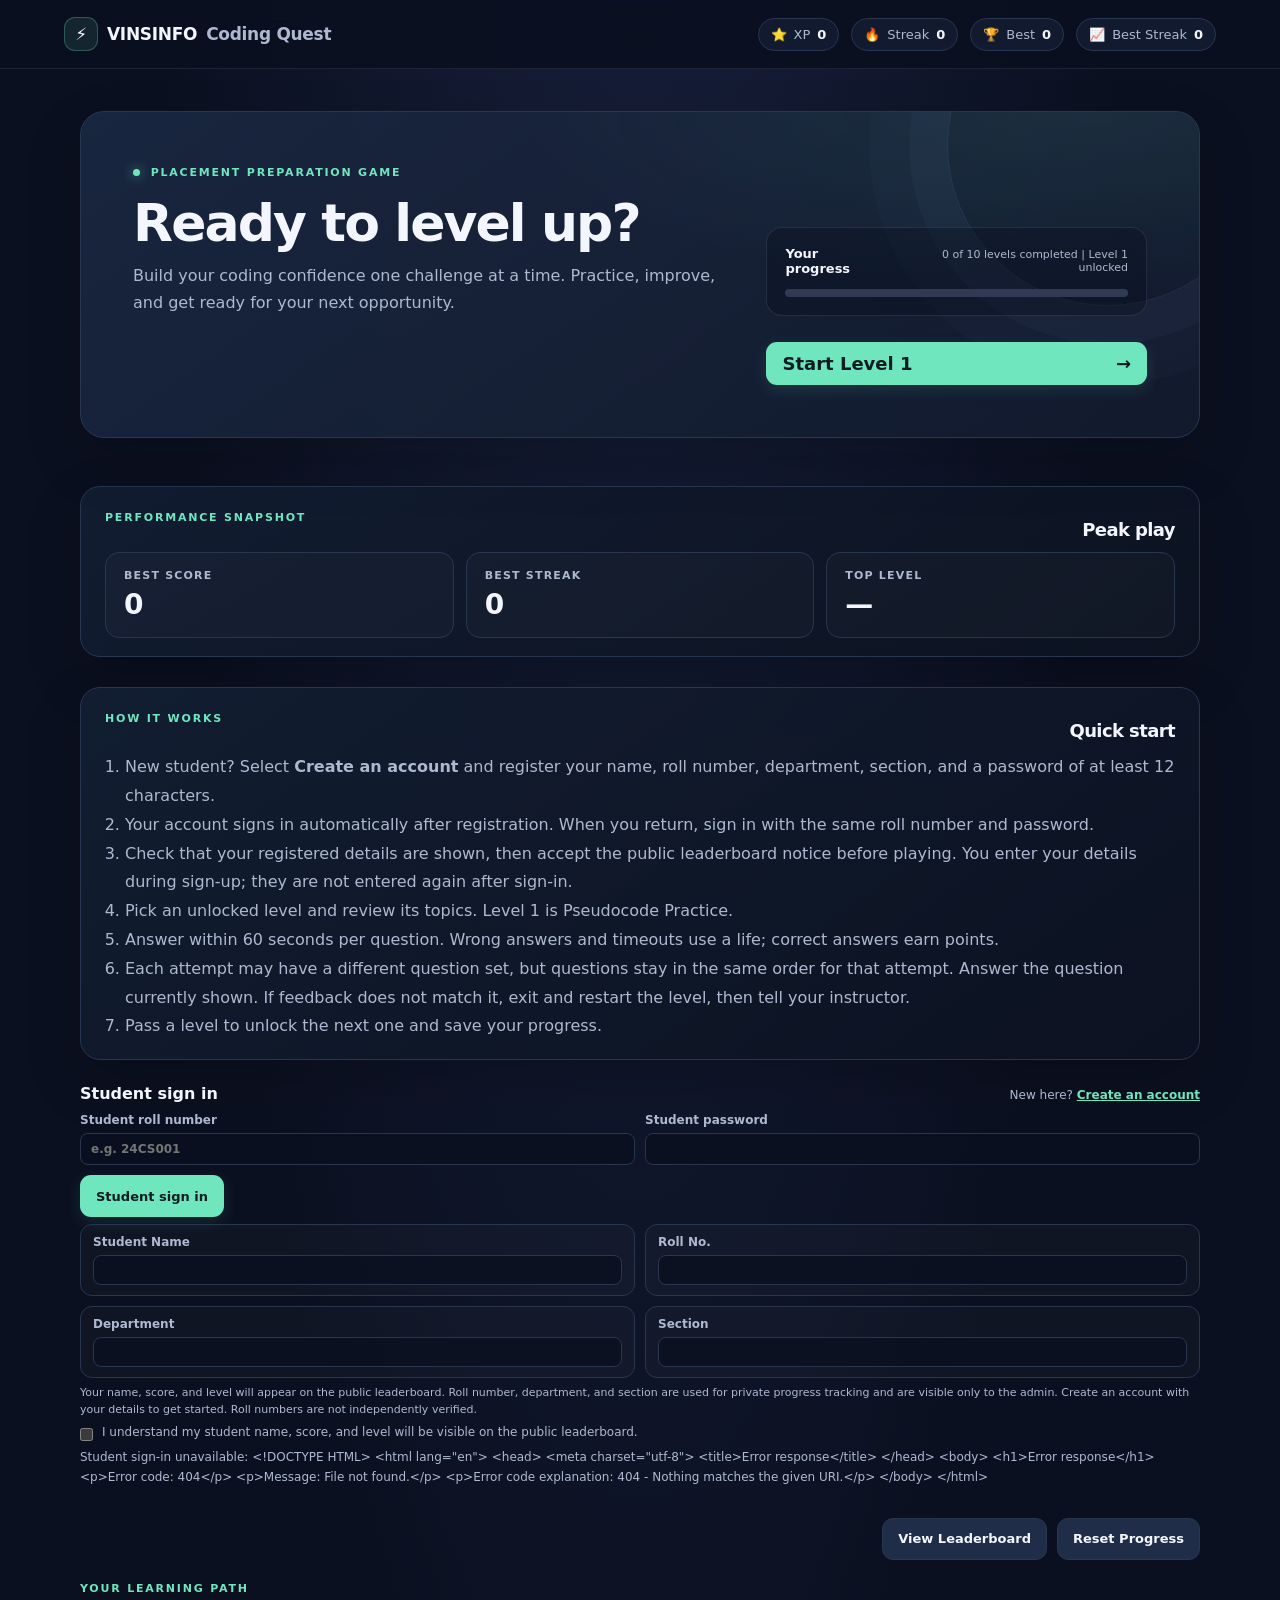
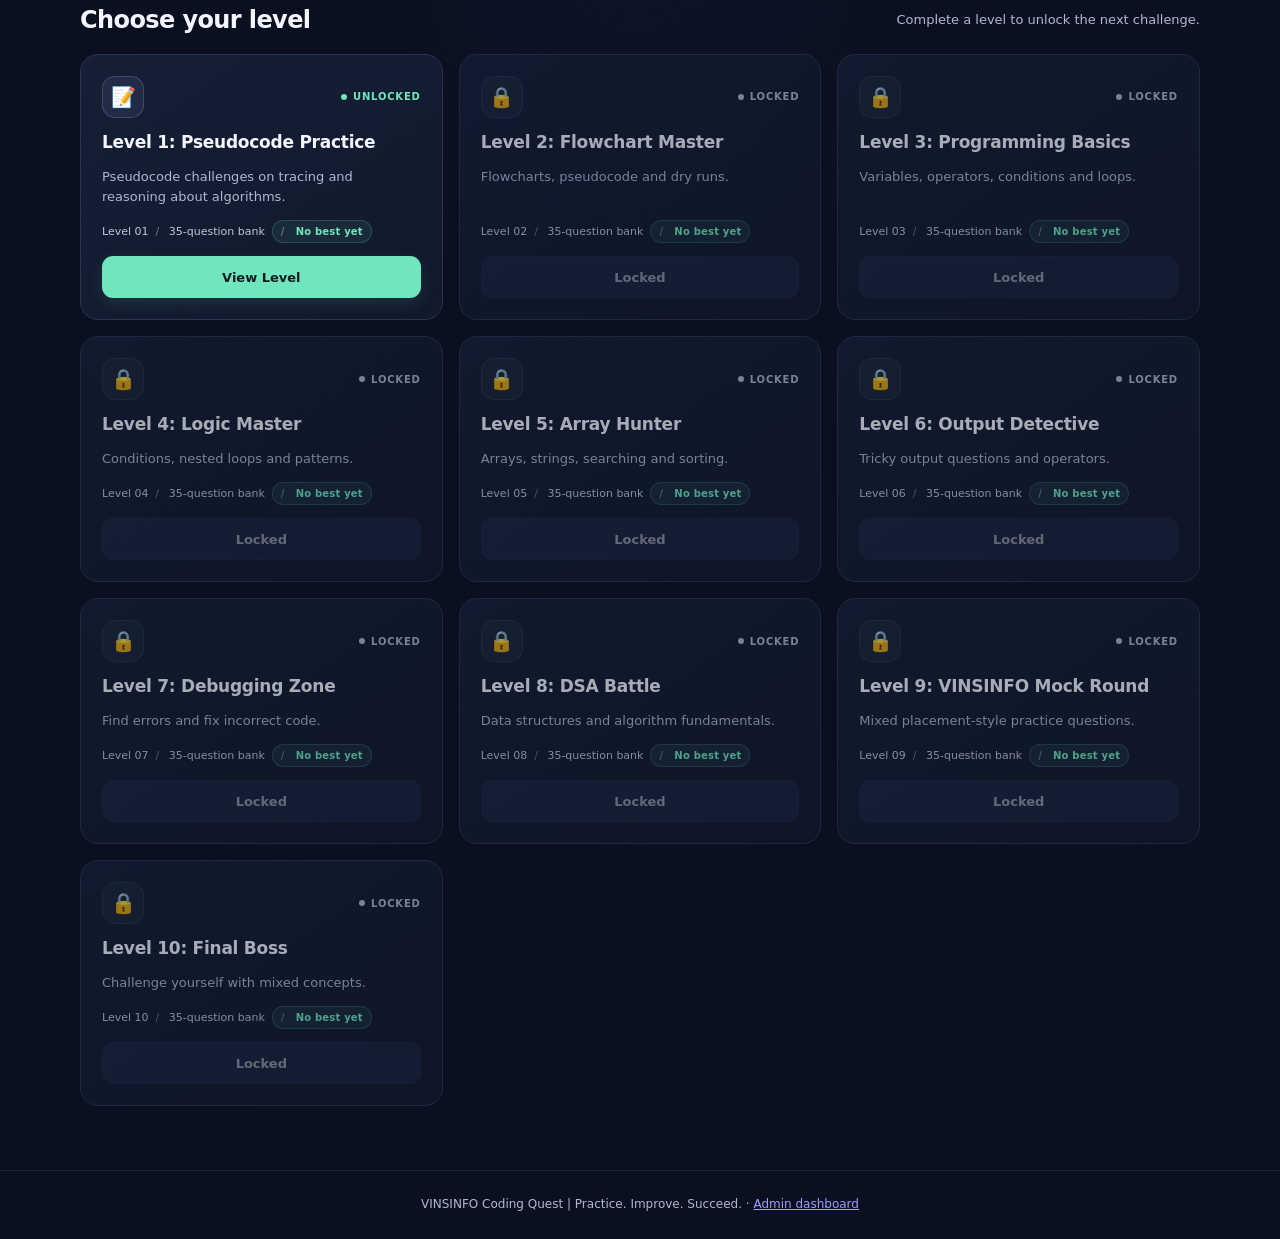
==== commit f775f7d2: "New_Bug_fix" ====
--- a/index.html
+++ b/index.html
@@ -63,6 +63,7 @@
           <li>Check that your registered details are shown, then accept the public leaderboard notice before playing. You enter your details during sign-up; they are not entered again after sign-in.</li>
           <li>Pick an unlocked level and review its topics. Level 1 is Pseudocode Practice.</li>
           <li>Answer within 60 seconds per question. Wrong answers and timeouts use a life; correct answers earn points.</li>
+          <li>Each attempt may have a different question set, but questions stay in the same order for that attempt. Answer the question currently shown. If feedback does not match it, exit and restart the level, then tell your instructor.</li>
           <li>Pass a level to unlock the next one and save your progress.</li>
         </ol>
       </section>
